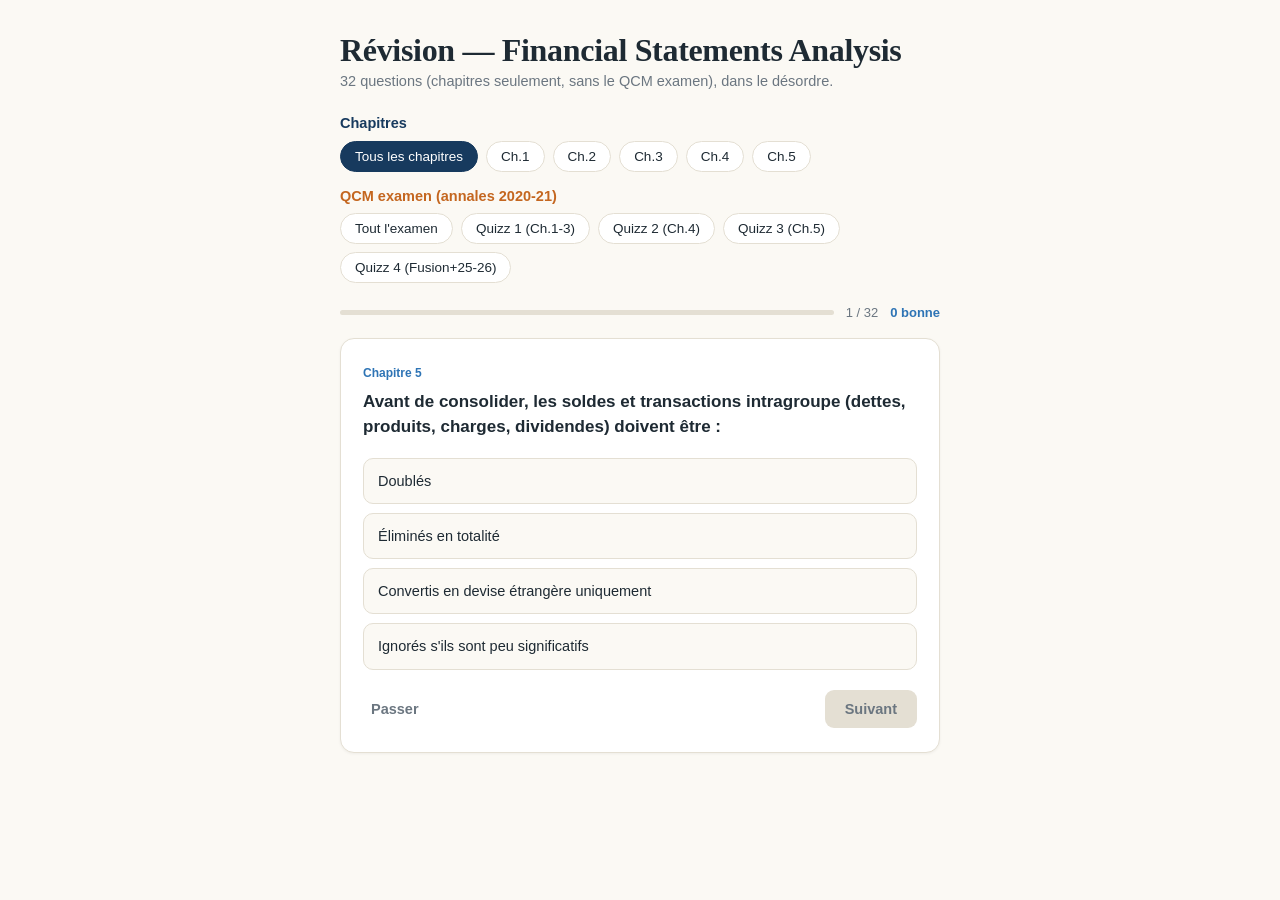
==== index.html @ 510169c3 "Add files via upload" ====
<!DOCTYPE html>
<html lang="fr">
<head>
<meta charset="UTF-8">
<meta name="viewport" content="width=device-width, initial-scale=1, viewport-fit=cover">
<title>FSA — Quiz de révision</title>
<style>
:root{
  --navy:#173A5E; --navy-2:#2E74B5; --paper:#FBF9F4; --card:#FFFFFF;
  --ink:#1E2A33; --muted:#6B7680; --amber:#C4661F; --good:#2F7D4F; --bad:#B4392E;
  --line:#E4DFD3;
  box-sizing:border-box;
  padding-top:env(safe-area-inset-top,0px); padding-bottom:env(safe-area-inset-bottom,0px);
}
@media (prefers-color-scheme: dark){
  :root:not([data-theme="light"]){
    --paper:#14181C; --card:#1B2126; --ink:#EDEBE4; --muted:#9AA3AB; --line:#2A3138;
  }
}
:root[data-theme="dark"]{
  --paper:#14181C; --card:#1B2126; --ink:#EDEBE4; --muted:#9AA3AB; --line:#2A3138;
}
html{scroll-padding-top:env(safe-area-inset-top,0px);}
*{box-sizing:border-box;}
body{
  margin:0; background:var(--paper); color:var(--ink);
  font-family:-apple-system,BlinkMacSystemFont,"Segoe UI",Roboto,sans-serif;
  min-height:100%;
}
.wrap{max-width:640px; margin:0 auto; padding:28px 20px 60px;}
h1{
  font-family:Georgia,"Times New Roman",serif; font-weight:700;
  font-size:clamp(24px,5vw,32px); margin:4px 0 2px; letter-spacing:-0.01em;
}
.sub{color:var(--muted); font-size:14.5px; margin:0 0 20px; line-height:1.5;}
.chips{display:flex; flex-wrap:wrap; gap:8px; margin-bottom:22px;}
.chip{
  border:1px solid var(--line); background:var(--card); color:var(--ink);
  padding:7px 14px; border-radius:20px; font-size:13.5px; cursor:pointer;
  transition:background .15s, color .15s, border-color .15s;
}
.chip.active{background:var(--navy); border-color:var(--navy); color:#fff;}
.progress-row{display:flex; align-items:center; gap:12px; margin-bottom:18px;}
.progress-track{flex:1; height:5px; background:var(--line); border-radius:3px; overflow:hidden;}
.progress-fill{height:100%; background:var(--navy-2); width:0%; transition:width .25s;}
.progress-label{font-size:13px; color:var(--muted); white-space:nowrap;}
.score{font-size:13px; color:var(--navy-2); font-weight:600; white-space:nowrap;}
.card{
  background:var(--card); border:1px solid var(--line); border-radius:14px;
  padding:24px 22px; box-shadow:0 1px 3px rgba(0,0,0,.05);
}
.tag{
  display:inline-block; font-size:12px; color:var(--navy-2); font-weight:600;
  margin-bottom:10px;
}
.prompt{font-size:17px; line-height:1.45; margin:0 0 18px; font-weight:600;}
.opt{
  display:block; width:100%; text-align:left; background:var(--paper);
  border:1px solid var(--line); border-radius:10px; padding:12px 14px;
  margin-bottom:9px; font-size:14.5px; color:var(--ink); cursor:pointer;
  line-height:1.4;
}
.opt:hover{border-color:var(--navy-2);}
.opt[disabled]{cursor:default;}
.opt.correct{background:rgba(47,125,79,.12); border-color:var(--good); color:var(--good); font-weight:600;}
.opt.wrong{background:rgba(180,57,46,.12); border-color:var(--bad); color:var(--bad); font-weight:600;}
.opt.dim{opacity:.5;}
.opt.sel{border-color:var(--navy-2); background:rgba(46,116,181,.12); font-weight:600;}
.feedback{
  margin-top:14px; padding:13px 15px; border-radius:10px; font-size:14px; line-height:1.5;
  border-left:3px solid var(--navy-2); background:var(--paper); display:none;
}
.feedback.show{display:block;}
.feedback b{color:var(--ink);}
.nav-row{display:flex; justify-content:space-between; align-items:center; margin-top:20px;}
.btn{
  border:none; border-radius:9px; padding:11px 20px; font-size:14.5px; font-weight:600;
  cursor:pointer; background:var(--navy); color:#fff;
}
.btn:disabled{background:var(--line); color:var(--muted); cursor:default;}
.btn.ghost{background:transparent; color:var(--muted); padding:11px 8px;}
.done{text-align:center; padding:36px 20px;}
.done .big{font-family:Georgia,serif; font-size:44px; font-weight:700; color:var(--navy);}
.done p{color:var(--muted); font-size:15px;}
</style>
</head>
<body>
<div class="wrap">
  <h1>Révision — Financial Statements Analysis</h1>
  <p class="sub">Choisis une partie.</p>

  <div class="sub" style="margin:0 0 6px;font-weight:600;color:var(--navy)">Chapitres</div>
  <div class="chips" id="chips" style="margin-bottom:14px"></div>
  <div class="sub" style="margin:0 0 6px;font-weight:600;color:var(--amber)">QCM examen (annales 2020-21)</div>
  <div class="chips" id="chips2"></div>
  <div class="progress-row">
    <div class="progress-track"><div class="progress-fill" id="pfill"></div></div>
    <span class="progress-label" id="plabel">1 / 32</span>
    <span class="score" id="scorelabel">0 bonnes</span>
  </div>

  <div id="quizArea"></div>
</div>

<script>
const QUESTIONS = [
{c:1,q:"Selon le droit comptable belge, quel triplet correspond aux seuils d'une « grande entreprise » (comptes individuels) ?",o:["50 travailleurs / 11,25M€ CA / 6M€ total bilan","250 travailleurs / 42,5M€ CA / 21,25M€ total bilan","10 travailleurs / 900k€ CA / 450k€ total bilan","250 travailleurs / 50M€ CA / 43M€ total bilan"],a:0,e:"Grande entreprise (individuelle) : 50 travailleurs, 11.250.000€ de CA, 6.000.000€ de total bilan. Le 2e triplet, c'est le seuil de consolidation ; le 4e, les critères PME européens."},
{c:1,q:"Un groupe est dispensé de consolider s'il ne dépasse pas plus d'un des critères suivants :",o:["50 travailleurs / 11,25M€ / 6M€","250 travailleurs / 42,5M€ CA / 21,25M€ total bilan","100 travailleurs / 20M€ / 10M€","500 travailleurs / 100M€ / 50M€"],a:1,e:"Seuils d'obligation de consolider : 250 travailleurs, 42.500.000€ de CA, 21.250.000€ de total bilan."},
{c:1,q:"Quel est le délai correct pour la publicité des comptes annuels en Belgique ?",o:["AG < 6 mois après clôture, dépôt BNB < 1 mois après l'AG","AG < 3 mois, dépôt BNB < 6 mois","Dépôt direct BNB en 6 mois, sans AG","AG < 12 mois, dépôt BNB < 1 mois"],a:0,e:"Approbation par l'AG dans les 6 mois suivant la clôture, puis dépôt à la BNB dans le mois qui suit l'AG."},
{c:1,q:"Pour une petite entreprise (par opposition à une grande), lequel de ces éléments n'est PAS obligatoire ?",o:["Le bilan","Le compte de résultats","Le rapport de gestion","Les annexes (allégées)"],a:2,e:"Le rapport de gestion n'est pas obligatoire pour les petites et très petites entreprises ; leurs modèles de bilan, compte de résultats et annexes sont simplement adaptés (allégés)."},
{c:1,q:"Le bilan social (rapport social) reprend notamment :",o:["Uniquement le chiffre d'affaires","Le nombre de travailleurs, types de contrats, formations, mouvements de personnel","Le cours de l'action en bourse","Les seules dettes fournisseurs"],a:1,e:"Le bilan social est un modèle obligatoire belge reprenant les effectifs, les types de contrats, la répartition par genre/âge, les formations et les mouvements de personnel."},
{c:2,q:"Selon IAS 1, lequel de ces éléments ne fait PAS partie du jeu complet d'états financiers IFRS ?",o:["L'état de la situation financière","L'état du résultat global","Le rapport du commissaire aux comptes","Le tableau des flux de trésorerie"],a:2,e:"Les 4 états financiers IAS 1 sont bilan, compte de résultats, variation des capitaux propres et flux de trésorerie. Le rapport du commissaire est un document d'audit distinct, pas un état financier."},
{c:2,q:"Selon IAS 37, une provision doit être comptabilisée uniquement si :",o:["La perte est simplement possible","Obligation actuelle + sortie de ressources probable + montant estimable de façon fiable","La direction le décide librement","Le commissaire l'exige"],a:1,e:"IAS 37 impose 3 conditions cumulatives : obligation actuelle (légale ou implicite), sortie de ressources probable, montant estimable de manière fiable."},
{c:2,q:"IAS 2 impose quelle méthode d'évaluation des stocks (en-cours et produits finis) ?",o:["Le coût variable","Le coût complet (full costing)","La juste valeur uniquement","Le prix de vente estimé"],a:1,e:"IAS 2 impose le coût complet ; le coût variable, accepté en droit belge, n'est pas admis en IFRS."},
{c:2,q:"La « juste valeur » (IFRS 13) se définit comme :",o:["Le coût historique d'acquisition","Le montant auquel un actif pourrait être échangé entre parties bien informées et consentantes","Le prix fixé arbitrairement par la direction","La valeur nette comptable moins les amortissements"],a:1,e:"IFRS 13 : la juste valeur est le montant auquel un actif pourrait être échangé, ou un passif éteint, entre parties bien informées et consentantes dans des conditions de concurrence normale."},
{c:2,q:"Selon IAS 1, un actif est classé en actif courant si, entre autres :",o:["Il doit être réalisé dans le cycle d'exploitation normal ou dans les 12 mois suivant la clôture","Il est détenu depuis plus de 5 ans","Il s'agit d'un immeuble uniquement","Il n'a aucune valeur de marché"],a:0,e:"Sont courants les actifs destinés à être réalisés/vendus/consommés dans le cycle d'exploitation normal, détenus à des fins de transaction, ou la trésorerie elle-même."},
{c:3,q:"Quelle est la formule du ROE (Return On Equity) ?",o:["EBIT / Total des actifs","Résultat net / Capitaux propres","Résultat net / Chiffre d'affaires","Résultat net / Total des actifs"],a:1,e:"ROE = Résultat net / Capitaux propres. Ne pas confondre avec le ROA = EBIT / Total des actifs."},
{c:3,q:"Le ROA se calcule comme :",o:["Résultat net / Capitaux propres","EBIT / Total des actifs","EBIT / Capitaux propres","Marge brute / CA"],a:1,e:"ROA = EBIT / Total des actifs. EBIT ≈ Résultat net + charges d'intérêts + impôts."},
{c:3,q:"La marge brute (gross profit margin) se calcule :",o:["Marge brute / Chiffre d'affaires","Résultat net / Chiffre d'affaires","EBIT / Chiffre d'affaires","Dividendes / Résultat net"],a:0,e:"Marge brute = Marge brute (Ventes − Coût des ventes) / Chiffre d'affaires. Elle mesure directement la performance commerciale."},
{c:3,q:"Quelle est la cible habituelle du current ratio ?",o:["≈ 0,5","≈ 1","≈ 2","≈ 5"],a:2,e:"Current ratio (Actifs circulants / Passifs circulants) vise environ 2. Quick ratio et cash ratio visent plutôt ≈ 1."},
{c:3,q:"Le quick ratio se distingue du current ratio car il exclut :",o:["Les dettes financières LT","Les stocks","La trésorerie","Les créances clients"],a:1,e:"Quick ratio = (Actifs circulants − Stocks) / Passifs circulants : on retire l'élément le moins liquide, les stocks."},
{c:3,q:"Comment se calcule le fonds de roulement (FR) ?",o:["Actifs circulants − Passifs circulants","(Capitaux propres + Dettes LT) − Actifs non courants","Trésorerie − Dettes financières CT","Actifs circulants d'exploitation − Passifs circulants d'exploitation"],a:1,e:"FR = (Capitaux propres + Dettes LT) − Actifs non courants. Ne pas confondre avec le BFR (option 4) ni la trésorerie nette (option 3)."},
{c:3,q:"Un BFR négatif signifie que :",o:["L'entreprise a besoin de financement CT supplémentaire","Les ventes sont encaissées avant que les charges d'exploitation ne soient décaissées : excédent de financement CT","L'entreprise est en faillite","Les actifs non courants sont sous-financés"],a:1,e:"BFR < 0 : le chiffre d'affaires est encaissé avant le décaissement des charges d'exploitation, ce qui génère un excédent — mais crée une dépendance vis-à-vis des tiers."},
{c:3,q:"Comment se calcule le cycle d'exploitation (operating cash cycle) ?",o:["Délai stocks + Délai clients − Délai fournisseurs","Délai stocks + Délai fournisseurs − Délai clients","Délai clients − Délai fournisseurs − Délai stocks","Délai stocks × Délai clients / Délai fournisseurs"],a:0,e:"Cycle d'exploitation = Délai moyen de rotation des stocks + Délai moyen de paiement des clients − Délai moyen de paiement des fournisseurs."},
{c:3,q:"Un ratio de gearing (Dettes LT / Capitaux propres) élevé indique :",o:["Une forte dépendance aux capitaux propres","Un endettement LT élevé par rapport aux capitaux propres","Une excellente liquidité CT","Des dividendes élevés"],a:1,e:"Plus ce ratio est élevé, plus l'entreprise est endettée à long terme relativement à ses fonds propres."},
{c:3,q:"Le dividend payout ratio se calcule :",o:["Dividendes / Résultat net","Résultat net / Dividendes","Cours de l'action / EPS","Dividendes / Capitaux propres"],a:0,e:"Dividend payout ratio = Dividendes / Résultat net : proportion du bénéfice distribuée aux actionnaires."},
{c:3,q:"L'analyse verticale (« common size ») d'un bilan sert principalement à :",o:["Comparer plusieurs entreprises sur un même exercice, en % d'un poste de référence","Calculer uniquement le résultat net","Remplacer le tableau des flux de trésorerie","Éliminer les intérêts minoritaires"],a:0,e:"L'analyse verticale exprime chaque poste en % d'un poste clé (souvent le total du bilan ou le CA), ce qui permet la comparaison entre concurrents sur une même période ; l'analyse horizontale, elle, compare dans le temps."},
{c:4,q:"Dans le tableau des flux (méthode indirecte), l'amortissement de l'exercice est :",o:["Retranché du résultat net","Réintégré (ajouté) au résultat net, car charge non décaissée","Ignoré","Classé en CFF"],a:1,e:"L'amortissement réduit le résultat net sans sortie de trésorerie réelle : il faut donc le réajouter (l'ajouter) au résultat net dans le calcul du CFO."},
{c:4,q:"La méthode indirecte de construction du tableau des flux s'appuie sur :",o:["Les seuls extraits bancaires","Le compte de résultats et le bilan (utilisable en externe)","Le rapport du commissaire","Le bilan social"],a:1,e:"La méthode indirecte se base sur le compte de résultats et le bilan (donc exploitable même par un analyste externe), contrairement à la méthode directe qui exige les relevés bancaires internes."},
{c:4,q:"Une augmentation des stocks d'une année sur l'autre a quel impact sur le CFO ?",o:["Entrée de trésorerie (+)","Sortie de trésorerie (−)","Aucun impact","Impact seulement sur le CFI"],a:1,e:"Augmentation d'actif = sortie de cash (règle générale de la méthode indirecte)."},
{c:4,q:"Les 3 catégories du tableau des flux de trésorerie sont :",o:["Exploitation, Investissement, Financement","Ventes, Achats, Salaires","Actif, Passif, Capitaux propres","Direct, Indirect, Mixte"],a:0,e:"CFO (exploitation), CFI (investissement) et CFF (financement) sont les 3 sources de variation de trésorerie."},
{c:4,q:"La correction de la variation externe des capitaux propres sert à :",o:["Isoler la part de variation des capitaux propres non liée au résultat de l'exercice (ex. augmentation de capital)","Calculer le ROE","Remplacer l'amortissement","Éliminer les dettes fournisseurs"],a:0,e:"On calcule : (somme des variations des postes de capitaux propres) − (résultat de l'exercice − dividendes), pour isoler ce qui vient d'un apport externe (ex. augmentation de capital) plutôt que du résultat."},
{c:4,q:"Un investissement important en PPE (immobilisations corporelles) apparaît principalement dans :",o:["Le CFO","Le CFI","Le CFF","Aucun des trois"],a:1,e:"Les acquisitions/cessions d'actifs non courants (PPE, placements financiers…) relèvent du CFI (flux d'investissement)."},
{c:5,q:"À partir de quel seuil de détention le contrôle d'une filiale est-il présumé ?",o:["Plus de 20 %","Plus de 33 %","Plus de 50 %","100 % uniquement"],a:2,e:"Le contrôle est présumé quand la mère détient plus de 50 % des droits de vote ; en-dessous, un contrôle « de fait » reste possible via des accords."},
{c:5,q:"Quelle méthode s'applique à une « opération conjointe » (joint operation) ?",o:["Intégration globale","Intégration proportionnelle","Mise en équivalence","Exclusion pure et simple"],a:1,e:"Opération conjointe → intégration proportionnelle : données de la mère à 100 % + quote-part de la filiale commune, sans intérêts minoritaires."},
{c:5,q:"Une société associée (influence notable, sans contrôle) est traitée par :",o:["Intégration globale","Intégration proportionnelle","Mise en équivalence (valorisation, hors consolidation)","Élimination totale des actifs"],a:2,e:"Mise en équivalence : ce n'est pas une consolidation, la société associée n'est pas incluse — seule sa participation est réévaluée à hauteur de la quote-part des capitaux propres détenue."},
{c:5,q:"Dans un groupe en cascade (Mère → Sub1 → Sub2), le pourcentage d'intérêt de la Mère dans Sub2 se calcule en :",o:["Prenant le plus faible pourcentage de la chaîne","Multipliant les pourcentages successifs de la chaîne","Additionnant les pourcentages successifs","Ignorant Sub1"],a:1,e:"Le % d'intérêt se multiplie le long de la chaîne (ex. 80%×60%=48%) et sert à répartir le résultat entre groupe et NCI ; le % de contrôle, lui, ne se multiplie pas."},
{c:5,q:"Avant de consolider, les soldes et transactions intragroupe (dettes, produits, charges, dividendes) doivent être :",o:["Doublés","Éliminés en totalité","Convertis en devise étrangère uniquement","Ignorés s'ils sont peu significatifs"],a:1,e:"Les soldes et transactions intragroupe, ainsi que les profits/pertes qui en résultent, sont éliminés en totalité lors de la consolidation."},

];

// ===== ANNALES (66 questions du fichier Gemini, converties) =====
// d:1 = réponse déduite par moi (non fournie dans le fichier) -> à vérifier avec ton cours
const S=(t,q,o,a,e,d)=>({c:"A",t,k:"s",q,o,a:typeof a==="number"?a:o.indexOf(a),e:e||"",d});
const M=(t,q,o,a,e,d)=>({c:"A",t,k:"m",q,o,a,e:e||"",d});
const T=(t,q,a,e,d)=>({c:"A",t,k:"t",q,a,e:e||"",d});
const L=(t,intro,o,items,d)=>[{c:"A",t,k:"g",q:intro,o,items,d}];
const N=(t,q,need,o,known)=>({c:"A",t,k:"n",q,o,need,known});
const IMG=["[data-uri]", "[data-uri]", "[data-uri]", "[data-uri]"];
const KEY=" Corrigé officiel (PDF 2020-21).",NOTE_OLD=" Selon le corrigé 2020-21 (seuils de l'époque : 50 travailleurs / 9M€ / 4,5M€ ; micro 10 / 700k€ / 350k€ ; plus de 100 travailleurs = grande). Ton cours actuel donne d'autres seuils (11,25M€ / 6M€ ; 900k€ / 450k€).",CONS=" Corrigé officiel (PDF). Ces réponses impliquent des seuils plus bas que ceux de ton cours actuel (250 / 42,5M€ / 21,25M€) : environ 250 travailleurs / 34M€ / 17M€, un seul critère dépassé suffisant. À garder en tête si l'examen suit ton cours actuel.";
const Q1="Quizz 1 (Ch.1-3)",Q2="Quizz 2 (Ch.4)",Q3="Quizz 3 (Ch.5)",Q4="Quizz 4 (Fusion + 2025-26)";
const MAN=["Mandatory","Not mandatory"], SZ=["Large","Small","Micro"], TF=["True","False"];
const co=(w,x,y)=>"In Belgium, a company totalizing "+w+" workers, "+x+" sales and "+y+" assets is:";
const LEG="Seuils du cours (Ch.1) : grande = dépasse plus d'un critère parmi 50 travailleurs / 11.250.000 CA / 6.000.000 total bilan ; micro = pas plus d'un critère dépassé parmi 10 / 900.000 / 450.000 ; sinon petite.";
QUESTIONS.push(
S(Q1,"In Belgium, a company with the form SA employing 100 workers and totalising 10.000.000 sales has to use Complete Scheme to present Financial Statements.",MAN,"Not mandatory","Seuils ACTUELS du cours (individuel) : grande = plus d'un critere depasse parmi 50 travailleurs / CA 11.250.000e / bilan 6.000.000e ; micro = 10 / 900.000e / 450.000e. Ici seul le critere travailleurs est depasse (100>50) ; CA 10M < 11,25M -> 1 seul critere -> Not mandatory. Historique : le corrige Moodle de l'examen 2020-21 utilisait les anciens seuils (CA 9M / bilan 4,5M) et donnait « Mandatory » ; ne pas l'appliquer a ton examen actuel.",1),
S(Q1,"In Belgium, a company with the form SA employing 300 workers and totalising 6.000.000 total assets has to use Complete Scheme to present Financial Statements.",MAN,"Not mandatory","Seuils ACTUELS du cours (individuel) : grande = plus d'un critere depasse parmi 50 travailleurs / CA 11.250.000e / bilan 6.000.000e ; micro = 10 / 900.000e / 450.000e. Seul le critere travailleurs est depasse (300>50) ; bilan 6M n'est pas strictement superieur a 6M -> 1 seul critere -> Not mandatory. Historique : le corrige Moodle de l'examen 2020-21 utilisait les anciens seuils (CA 9M / bilan 4,5M) et donnait « Mandatory » ; ne pas l'appliquer a ton examen actuel.",1),
S(Q1,"In Belgium, a company with the form SA employing 500 workers and totalising 10.000.000 sales has to use Complete Scheme to present Financial Statements.",MAN,"Not mandatory","Seuils ACTUELS du cours (individuel) : grande = plus d'un critere depasse parmi 50 travailleurs / CA 11.250.000e / bilan 6.000.000e ; micro = 10 / 900.000e / 450.000e. Seul le critere travailleurs est depasse (500>50) ; CA 10M < 11,25M -> Not mandatory. Historique : le corrige Moodle de l'examen 2020-21 utilisait les anciens seuils (CA 9M / bilan 4,5M) et donnait « Mandatory » ; ne pas l'appliquer a ton examen actuel.",1),
S(Q1,"In Belgium, a company with the form SA totalising 8.000.000 turnover and 100 workers has to use Complete Scheme to present Financial Statements.",MAN,"Not mandatory","VERIFIE, et sans ambiguite cette fois : 8Me reste sous le seuil de CA aussi bien ancien (9M) qu'actuel (11,25Me) ; seul le critere travailleurs est depasse (100>50) -> 1 seul critere -> Not mandatory, quelle que soit la version des seuils."+KEY),
S(Q1,"In Belgium, a company totalising 40 workers, 6.000.000 sales and 5.000.000 assets is",SZ,"Small","Seuils ACTUELS du cours (individuel) : grande = plus d'un critere depasse parmi 50 travailleurs / CA 11.250.000e / bilan 6.000.000e ; micro = 10 / 900.000e / 450.000e. Aucun critere grande entreprise depasse (40<50 ; 6M<11,25M ; 5M<6M) -> pas Large ; micro depasse largement -> Small."),
S(Q1,"In Belgium, a company totalising 40 workers, 400.000 sales and 300.000 assets is",SZ,"Micro","RE-CORRIGE : le document QCM-fusion confirme explicitement « => micro » pour ce cas exact (capture Moodle, case cochee). Mon ancienne reponse « Small » etait une deduction par elimination qui s'est revelee fausse. Seul le critere travailleurs (40>10) est depasse -> reste Micro (regle du « max 1 critere »)."),
S(Q1,"In Belgium, a company totalising 80 workers, 8.000.000 sales and 4.000.000 assets is",SZ,"Small","VERIFIE via capture Moodle officielle (feedback explicite « The correct answer is: Large »...) -- attention, ce libelle exact correspond en realite a la question suivante (60 travailleurs) qui donne Large ; pour CELLE-CI (80 travailleurs), seul le critere travailleurs est depasse -> Small, confirme aussi par une note independante."+KEY),
S(Q1,"In Belgium, a company totalising 20 workers, 500.000 sales and 400.000 assets is",SZ,"Micro","Seuils ACTUELS du cours (individuel) : grande = plus d'un critere depasse parmi 50 travailleurs / CA 11.250.000e / bilan 6.000.000e ; micro = 10 / 900.000e / 450.000e. Seul le critere travailleurs depasse le seuil micro (20>10) ; CA 500k<900k et bilan 400k<450k -> max 1 critere -> Micro. Historique : le corrige Moodle de l'examen 2020-21 utilisait les anciens seuils (CA 9M / bilan 4,5M) et donnait « Small » ; ne pas l'appliquer a ton examen actuel."),
S(Q1,"In Belgium, a company totalising 60 workers, 7.500.000 sales and 5.000.000 assets is",SZ,"Small","Seuils ACTUELS du cours (individuel) : grande = plus d'un critere depasse parmi 50 travailleurs / CA 11.250.000e / bilan 6.000.000e ; micro = 10 / 900.000e / 450.000e. Seul le critere travailleurs est depasse (60>50) ; CA 7,5M<11,25M et bilan 5M<6M -> 1 seul critere -> pas Large -> Small. Historique : le corrige Moodle de l'examen 2020-21 utilisait les anciens seuils (CA 9M / bilan 4,5M) et donnait « Large » ; ne pas l'appliquer a ton examen actuel.",1),
T(Q1,"If closing date is 31/12, a company with the form SA has to transfer the statements to National bank before what precise date (use scheme DD/YY to answer).","31/07"),
T(Q1,"If closing date is 30/06, a company with the form SA has to present the statements to shareholders before what precise date (use scheme DD/YY to answer).","31/12"),
T(Q1,"If closing date is 31/12, a company with the form SA has to present the statements to shareholders before what precise date (use scheme DD/YY to answer).","30/06","AG dans les 6 mois apres la cloture.",1),
T(Q1,"If closing date is 30/03, a company with the form SA has to present the statements to shareholders before what precise date (use scheme DD/YY to answer).","30/09"),
T(Q1,"If closing date is 30/03, a company with the form SA has to transfer the statements to National bank before what precise date (use scheme DD/YY to answer).","30/10|31/10","Non donnee dans le PDF original ; deduite par coherence (AG 30/09 + 1 mois = 30/10), confirmee par recoupement avec une autre question du corpus (cloture 30/06 -> 31/01).",1),
S(Q1,"In Belgium, an external control by \u00ab commissaires aux comptes \u00bb is mandatory for small companies.",TF,"False","Non corrigee explicitement par une reponse visible dans le PDF, mais le slide 11 du chapitre 1 precise que seules les « small PUBLIC (cotees) companies » sont concernees, pas les petites societes en general.",1),
S(Q1,"In Belgium, an external control by \u00ab commissaires aux comptes \u00bb is mandatory for all companies.",TF,"False","",1),
S(Q1,"In Belgium, an external control by CPA'S (listed on the corresponding professional Institute) is mandatory for large companies.",TF,"True","VERIFIE mot pour mot dans le document QCM-fusion (surlignage vert).",1),
S(Q1,"In Belgium, an external control is prohibited for small companies.",TF,"False","Il n'est pas interdit, simplement non obligatoire. Verifie mot pour mot dans le document le plus recent (2025-2026).",1),
S(Q1,"The basic most important Belgian Legal text related to accounting and statements, adapted afterwoods, is",["None of them","Royal decree of 1976","Royal decree of 1985"],"Royal decree of 1976","",1),
S(Q1,"The most important European Directive, related to consolidation of group Financial Statements and reports, later implemented in all European countries is",["The 4th directive, 1978","The 7th directive, 1983","The 8th directive, 2005"],"The 7th directive, 1983","4th = comptes annuels individuels ; 7th = consolidation ; 8th = controle legal. Verifie mot pour mot (surlignage) dans le document QCM-fusion."),
S(Q1,"The most important European Directive, related to Companies accounting and reports, later implemented in all European countries is",["The 4th directive, 1978","The 7th directive, 1983","The 8th directive, 2005"],"The 4th directive, 1978","Verifie mot pour mot (surlignage) dans le document QCM-fusion et dans des notes independantes."),
S(Q1,"The most important European Directive, related to the control of Financial Statements and reports, later implemented in all European countries is",["The 4th directive, 1978","The 7th directive, 1983","The 8th directive, 2005"],"The 8th directive, 2005","Verifie mot pour mot dans des notes independantes."),
S(Q1,"A group of companies totalizing, on a consolidated basis, 300 workers, 30.000.000 sales and 15.000.000 assets has to prepare consolidated statements.",TF,"False","Seuils ACTUELS du cours (groupe, base consolidee) : 250 travailleurs / CA 42.500.000e / bilan 21.250.000e, et l'obligation de consolider existe seulement si AU MOINS DEUX criteres sont depasses. Seul le critere travailleurs est depasse (300>250) ; CA 30M<42,5M ; bilan 15M<21,25M -> 1 seul critere -> pas d'obligation. NB : le corrige Moodle 2020-21 donnait « True » pour ce cas ; il ne correspond pas a la regle des deux criteres du cours actuel."),
S(Q1,"A group of companies totalizing, on a consolidated basis, 200 workers, 40.000.000 sales and 15.000.000 assets has to prepare consolidated statements.",TF,"False","Seuils ACTUELS du cours (groupe, base consolidee) : 250 travailleurs / CA 42.500.000e / bilan 21.250.000e, et l'obligation de consolider existe seulement si AU MOINS DEUX criteres sont depasses. Aucun critere depasse (200<250 ; 40M<42,5M ; 15M<21,25M) -> pas d'obligation de consolider."),
S(Q1,"A group of companies totalizing, on a consolidated basis, 200 workers, 32.000.000 sales and 20.000.000 assets has to prepare consolidated statements.",TF,"False","Seuils ACTUELS du cours (groupe, base consolidee) : 250 travailleurs / CA 42.500.000e / bilan 21.250.000e, et l'obligation de consolider existe seulement si AU MOINS DEUX criteres sont depasses. Aucun critere depasse (200<250 ; 32M<42,5M ; 20M<21,25M) -> pas d'obligation de consolider."),
S(Q1,"A group of companies totalizing, on a consolidated basis, 150 workers, 30.000.000 sales and 14.000.000 assets has to prepare consolidated statements.",TF,"False","Seuils ACTUELS du cours (groupe, base consolidee) : 250 travailleurs / CA 42.500.000e / bilan 21.250.000e, et l'obligation de consolider existe seulement si AU MOINS DEUX criteres sont depasses. Aucun critere depasse -> pas d'obligation de consolider."),
S(Q1,"A group of companies totaling, on a consolidated basis, 260 workers, 50.000.000 sales, and 14.000.000 assets has to prepare consolidated statements. (seuils ACTUELS, document 2025-2026)",TF,"True","VERIFIE : avec les seuils actuels (250 trav./42,5Me/21,25Me), DEUX criteres sont depasses ici (travailleurs 260>250 ET CA 50M>42,5M) -> True sans ambiguite, quelle que soit l'interpretation de la regle.",1),
...L(Q1,"Make the links between terms and definitions : Applied code OR Diversity policy OR Statutes (statutory statement) OR Remuneration committee OR Risk Committee OR Auditor report OR social report OR management responsibility report",["Applied code","Diversity policy","Statutes (statutory statement)","Remuneration committee","Risk Committee","Auditor report","Social report","Management responsibility report","Statement of tangible fixed assets"],[
["Assurance about the fairness of statements","Auditor report"],["Information about the gender distribution inside the company and the board","Diversity policy"],["Type of governance measures used by the group","Applied code"],["Commission controlling the decisions related to the fees attributed to directors","Remuneration committee"],["Financial data related to the mother company","Statutes (statutory statement)"],["Data explaining the situation of workforce","Social report"],["Engagement about the control system of the company","Management responsibility report"],["Table disclosing components and movements related to PPE","Statement of tangible fixed assets"]]),
...L(Q1,"Make the links between Concepts and Definitions : Fair value OR Consensus seeking OR Inadaptability OR Comparability OR Compliance OR Fair View",["Fair value","Consensus seeking","Inadaptability","Comparability","Compliance","Fair View"],[
["Characteristics of data needed to allow investors to proceed to well informed choices","Comparability"],["Default of the standards setting process linked to the fact that all countries must agree on definitions and model that are influenced by some of them","Consensus seeking"],["Characteristic of standards that are too largely defined, with no specific treatment of the size or activity of the company","Inadaptability"],["Characteristic of financial information ensuring investors that their decisions are based on reliable data","Fair View"]]),
...L(Q1,"Where can you read that kind of information : Statement of financial position, assets OR Statement of changes in equity OR Statement of comprehensive income OR Statement of financial position, equity OR Cash-flow Statement",["Statement of financial position, assets","Statement of changes in equity","Statement of comprehensive income","Statement of financial position, equity","Cash-flow Statement"],[
["The amount of shares issued","Statement of changes in equity"],["The amounts of dividends paid","Statement of changes in equity"],["The value of property, plant and equipment","Statement of financial position, assets"],["The net profit, per share","Statement of comprehensive income"],["The amount of treasury shares","Statement of financial position, equity"],["The value of derivatives","Statement of financial position, assets"],["The annual amount of depreciation","Statement of comprehensive income"],["The total amount of account receivables","Statement of financial position, assets"]]),
...L(Q1,"Where can you read that kind of information : Statement of financial position, assets OR Cash-flow Statement OR Statement of comprehensive income OR Statement of financial position, equity OR Statement of financial position, liabilities",["Statement of financial position, assets","Cash-flow Statement","Statement of comprehensive income","Statement of financial position, equity","Statement of financial position, liabilities"],[
["The amount of inventory","Statement of financial position, assets"],["The amount of buildings held for sale","Statement of financial position, assets"],["The amount of operating cash flow","Cash-flow Statement"],["The amount of dividends received","Statement of comprehensive income"],["The amount of investments in fixed assets","Cash-flow Statement"],["The amount of deferred taxes to pay","Statement of financial position, liabilities"],["The amount of common stocks","Statement of financial position, equity"],["The accruals related to prepaid expenses","Statement of financial position, assets"]]),
...L(Q1,"Make the links between terms and explanations : Non current liabilities OR Statement of financial position OR Current assets OR Disclosures/notes OR Statement of changes in equity",["Non current liabilities","Statement of financial position","Current assets","Disclosures/notes","Statement of changes in equity","Statement of cash flows"],[
["Loans whose commitment must has been taken for a period of at least 12 months following the end of the fiscal year","Non current liabilities"],["Explaining the components of the production and operating tools of a company and the fundings sources at a point of time","Statement of financial position"],["Assets held for trading purpose","Current assets"],["Giving detailed information about accounting techniques used","Disclosures/notes"],["Explaining the use and source of cash, classified in 3 categories and explaining the evolution of cash balances","Statement of cash flows"],["Assets consumable within the operating cycle of the company","Current assets"],["Explaining the movements between elements resulting in the book value","Statement of changes in equity"]]),
M(Q1,"Choose the true proposition(s) : None of these propositions is true / IAS asks for sectorial or geographical informations / Provisions are more likely to be registered in Belgian law than in IAS / Balance sheet presentation following IAS is based on a standard side scheme for all companies / Provisions, following IAS37, can only be registered if an actual obligation is based on a past event.",["None of these propositions is true","IAS asks for sectorial or geographical informations","Provisions are more likely to be registered in Belgian law than in IAS","Balance sheet presentation following IAS is based on a standard side scheme for all companies","Provisions, following IAS37, can only be registered if an actual obligation is based on a past event"],[1,2,4],"IAS 1 n'impose pas de schema unique de bilan pour toutes les societes -- c'est faux.",1),
M(Q1,"Choose the true proposition(s) : None of these propositions is true / Fair value is a valuation method based on the market value of assets / Financial statements prepared following IAS include 3 statements and disclosures / Following IAS, information must be prepared taking into account mainly the interest of shareholders.",["None of these propositions is true","Fair value is a valuation method based on the market value of assets","Financial statements prepared following IAS include 3 statements and disclosures","Following IAS, information must be prepared taking into account mainly the interest of shareholders"],[1,3],"IAS = 4 etats (pas 3) + notes, donc l'option « 3 statements » est fausse.",1),
...L(Q1,"What are they most interested in? Stability OR solvency OR profitability OR Perennity",["Stability","Solvency","Profitability","Perennity"],[["Employees","Stability"],["Bankers","Solvency"],["Financial investors","Profitability"],["Controlling investors","Perennity"]]),
S(Q1,"To find a comfortable situation, you should:",["Decrease WCR (BFR)","Increase WC (FRN)","Both of these","None of these"],"Both of these","VERIFIE via capture Moodle officielle (surlignage orange).",1),
M(Q1,"To reduce WCR (BFR), you should:",["Increase ST debt","Increase Financial loans","Decrease cash","Reduce inventories","None of these"],[0,3],"Cle de l'examen (surlignage orange dans le PDF) : Increase ST debt + Reduce inventories. ATTENTION : en theorie du cours, BFR = actifs d'exploitation - passifs d'exploitation, donc augmenter des dettes FINANCIERES a court terme (credit bancaire, decouvert) ne reduit PAS le BFR (cela joue sur la tresorerie nette). « Increase ST debt » n'est correct que si on l'entend comme dettes d'exploitation (fournisseurs, taxes). Le PDF ne precise pas : reponse gardee pour coller a la cle d'examen, a confirmer avec le prof.",1),
M(Q1,"To increase WC (FRN), you should:",["Raise capital","Decrease debt","None of these","Increase profitability","Increase equity"],[0,3,4],"FRN = capitaux permanents - actifs non courants. Non corrigee officiellement dans le PDF (l'enonce de l'etudiant dit avoir eu 2/3 avec « Raise capital » et « Increase equity » seuls) ; « Increase profitability » est ajoute par deduction (un resultat plus eleve augmente aussi les capitaux propres).",1),
M(Q1,"To increase Net Cash position, you could:",["Increase LT Investments","Decrease Customers payment delays","Decrease Suppliers payment delays","Increase profitability","Sale PPE"],[1,3,4],"VERIFIE via capture Moodle officielle. Attention : « Decrease Suppliers payment delays » (payer les fournisseurs plus vite) consommerait du cash, ce n'est donc pas une bonne reponse malgre l'intuition.",1),
S(Q1,"Have a look at these document extracts, related to SAP, an IT company, and decide what kind of statement it is (1/4)<br><img src=\""+IMG[0]+"\" style=\"max-width:100%;border:1px solid var(--line);border-radius:8px;margin-top:8px\">",["Cash flow statement","Statement of financial position","Statement of comprehensive income","Statement of changes in equity"],"Cash flow statement","Corrige officiel (PDF 2020-21)."),
S(Q1,"Have a look at these document extracts, related to SAP, an IT company, and decide what kind of statement it is (2/4)<br><img src=\""+IMG[1]+"\" style=\"max-width:100%;border:1px solid var(--line);border-radius:8px;margin-top:8px\">",["Cash flow statement","Statement of financial position","Statement of comprehensive income","Statement of changes in equity"],"Statement of comprehensive income","Corrige officiel (PDF 2020-21)."),
S(Q1,"Have a look at these document extracts, related to SAP, an IT company, and decide what kind of statement it is (3/4)<br><img src=\""+IMG[2]+"\" style=\"max-width:100%;border:1px solid var(--line);border-radius:8px;margin-top:8px\">",["Cash flow statement","Statement of financial position","Statement of comprehensive income","Statement of changes in equity"],"Statement of changes in equity","Corrige officiel (PDF 2020-21)."),
S(Q1,"Have a look at these document extracts, related to SAP, an IT company, and decide what kind of statement it is (4/4)<br><img src=\""+IMG[3]+"\" style=\"max-width:100%;border:1px solid var(--line);border-radius:8px;margin-top:8px\">",["Cash flow statement","Statement of financial position","Statement of comprehensive income","Statement of changes in equity"],"Statement of financial position","Corrige officiel (PDF 2020-21)."),
T(Q1,"In the case study related to the 5 companies, (Arpagon a Estiva), please indicate the amount of Working Capital Requirements (BFR) in year N for Dante.","3200","Pas de reponse officielle dans le PDF (champ laisse vide) ; recalcule par nous depuis le vrai fichier Case_study_FSA_1 : actifs circulants d'exploitation (creances 5.200 + stocks 2.800 = 8.000) - dettes circulantes d'exploitation (dettes CT 6.202 - partie financiere 1.402 = 4.800) = 3.200."),
T(Q1,"In the case study related to the 5 companies, (Arpagon a Estiva), please indicate the amount of Treasury (T) in year N-2 for Dante.","-1100","Pas de reponse officielle dans le PDF (champ laisse vide) ; recalcule par nous : FR (2.000) - BFR (3.100) = -1.100 ; controle : Cash (100) - dettes financieres CT (1.200) = -1.100. Confirme aussi par note independante (« T year2 Dante => -1100 »)."),
S(Q1,"In the case study related to the 5 companies, (Arpagon a Estiva), please indicate if the proposition is true : The company Corfu is in a difficult situation but efforts begin to pay.",TF,"True","VERIFIE mot pour mot (surlignage) dans le document QCM-fusion.",1),
S(Q1,"In the case study related to the 5 companies, (Arpagon a Estiva), please indicate if the proposition is true : The company Arpagon has a huge problem with a too short cash position (not enough cash).",TF,"False","Corrige officiel confirme par le vrai fichier Case_study_FSA_1 : la tresorerie nette d'Arpagon est positive et croissante sur les 3 ans (200 -> 300 -> 500)."),
S(Q1,"In the case study related to the 5 companies, (Arpagon a Estiva), please indicate if the proposition is true : The company Dante has recently raised capital.",TF,"True","Corrige officiel confirme par le vrai fichier : les capitaux propres de Dante bondissent de 700 a 1.700 en N-1, coherent avec une recapitalisation."),
S(Q1,"In the case study related to the 5 companies, (Arpagon a Estiva), please indicate if the proposition is true : The company Bellissima should find cash to finance next PPE because they are old.",TF,"True","Corrige officiel confirme par le vrai fichier : les indices du cas mentionnent des immobilisations tres depreciees chez Bellissima, et sa tresorerie nette reste faible malgre un FR positif."),
{c:"A",t:Q1,k:"g",q:"My sales are 200.000, my purchases are 80.000, my cost of goods sold is 180.000, my depreciations are 40.000, my financial costs are 10.000, my equity is 100.000, my assets are 250.000 (no other information needed). Donne : ROE en %, EBITDA, Operating result, ROA (based on EBIT) en % -- chiffres seuls.",items:[["ROE (%)","10"],["EBITDA","60000"],["Operating result","20000"],["ROA sur EBIT (%)","8"]],e:"Resultat operationnel = 200.000 - 180.000 = 20.000 (les amortissements sont inclus dans le cout des ventes). Resultat net = 20.000 - 10.000 = 10.000 -> ROE = 10 %. EBITDA = 20.000 + 40.000 = 60.000 et ROA = 20.000 / 250.000 = 8 % : seuls ROE=10 et Operating result=20.000 sont donnes officiellement (Corrige) dans le PDF ; EBITDA et ROA sont calcules par nous.",d:1},
S(Q1,"Same data as previous question : My gross profit margin is",["To be compared","High","Low"],"To be compared","Une marge se juge toujours par rapport a un benchmark sectoriel, jamais dans l'absolu."+KEY),
M(Q2,"Questions related to Ahold published 2019 statement of CF (page 124 annual report Ahold). Among these propositions, which one(s) is (are) true ?",["Ahold incurred a total decrease in cash for 2019","Ahold includes only Operational Profit in its CFO","Ahold primarily financed its investments with debt","Ahold inventories increased in 2019","Ahold considered paid interest as part of CFO","Ahold shareholders received more than 2.000 millions of cash in 2019","Ahold paid dividends during 2019","Ahold's equity and liabilities helped to finance acquisitions during 2019","Ahold desinvested in assets during 2019","Ahold needed new debt to finance investments","Ahold considered received dividends as part of CFO","Ahold considered paid interest as part of CFF"],[1,3,5,6,9,11],"Reponses en rouge du PDF (rapport Ahold non lu en detail, non reverifiable par nous). Le PDF indique lui-meme que les 3 dernieres (section « non corrigees ») restent ambigues (reponse suggeree : « A ou C ou A+C »).",1),
S(Q2,"If the basis of your CFO is not Net profit, what could Financial Revenues be part of ?",["CFO","CFI","CFF"],"CFI","Capture Moodle montrant CFI coche ; un autre document montre aussi CFF coche mais barre (rature) -- possible correction du document source lui-meme. Reste un peu incertain.",1),
S(Q2,"If the basis of your CFO is not Net profit, what could Financial Costs be part of ?",["CFO","CFI","CFF"],"CFF","Une note independante l'affirme explicitement ; une autre capture (non confirmee par couleur) montre un etudiant ayant choisi CFI pour un format « select one » -- a verifier.",1),
S(Q2,"What could be the place of short Term financial deposits in a Cash Flow Statement ?",["CFO","CFI","CFF"],"CFO","Non clairement confirme par une source colorimetrique ; la these la plus probable (tresorerie et equivalents) est le CFO ou simplement exclu du tableau (classe en tresorerie finale).",1),
N(Q2,"Given the data of Pairi Daiza (see excel file), what is the amount of CFI ? What is influence of inventories on CFO ? What is the amount of \u00ab external variation of equity \u00bb ?","il faut le fichier Excel Pairi Daiza (mais les 3 reponses ont ete reverifiees et confirmees a partir du vrai rapport annuel Pairi Daiza 2018-2019).",null,"CFI = -51995352 (verifie : delta immos incorp.+corp.+fin. de 32.224.873 + amortissement 19.591.053 + reduction de valeur sur stocks/creances 179.426 = 51.995.352, en sortie ; le PDF original ecrivait \u00ab -5199535215 \u00bb, probablement un artefact de copier-coller) * influence des stocks sur le CFO = -193549 (verifie mot pour mot, et par calcul : delta stocks = +193.549, une hausse de stock = sortie de cash) * variation externe des capitaux propres = 360731 (verifie mot pour mot, et par calcul : correspond exactement a la variation des Reserves au bilan, 2.185.677 - 1.824.946)."),
M(Q3,"Among following propositions, what is (are) the true one(s)",["None is true","An associated company is not a subsidiary","A company owning 40% of voting rights of another can not be a mother company","De facto control can be observed when a company owns less than 40% of voting rights","A participation of 15% is treated as an associated company","Legal control is presumed when a company owns more than 50% of voting rights"],[1,3,5],"VERIFIE via capture Moodle officielle pour \u00ab legal control >50% \u00bb et \u00ab de facto control <40% \u00bb (toutes deux surlignees/vraies). \u00ab 15% = associate \u00bb reste fausse (pas de surlignage). \u00ab 40% ne peut pas etre mere \u00bb : pas confirme, laisse en dehors de la bonne reponse par coherence (un accord peut donner le controle meme a 40%).",1),
{c:"A",t:Q3,k:"g",q:"Among the following phrases, which one(s) is (are) true?",items:[["Non-controlling interests are calculated on the basis of:","Both",["Percentage of interest","Percentage of control","Both"]],["Non-controlling interests are concerning:","Wholly owned subsidiaries",["Wholly owned subsidiaries","All subsidiaries and associated companies","All subsidiaries"]]],e:"VERIFIE via capture d'ecran Moodle (case cochee, confirme 3 fois independamment dans le document source) : c'est bien « Wholly owned subsidiaries » la reponse retenue par l'examen pour la 2e partie -- logiquement etrange (une filiale a 100% a 0% de NCI par definition) mais c'est ce qui est compte comme correct. « Both » pour la base de calcul est confirme aussi (% de controle pour les capitaux propres, % d'interet pour le resultat)."},
M(Q3,"Dover Cy owns 70% of Dallas, 80% of Denver. Denver owns 60% of Eastwood and 25% of Santa Fe. Dover also owns 40% of Cincinatti, and has signed an agreement with another shareholder of Cincinatti. For all companies, the capital is 1000. What is (are) the globally integrated company(ies) ?",["Dallas","Eastwood","Denver","Santa Fe"],[0,1,2],"Texte et reponse tires directement du premier PDF (2020-21), Q58. Associated company (mise en equivalence) : Santa Fe (25%, pas de controle). Partiellement integree (operation conjointe) : Cincinatti (40% + accord de controle conjoint, confirme ailleurs dans le corpus).",1),
...L(Q3,"Dover Cy owns 70% of Dallas, 80% of Denver. Denver owns 60% of Eastwood and 25% of Santa Fe. Dover also owns 40% of Cincinatti, and has signed an agreement with another shareholder of Cincinatti. For all companies, the capital is 1000. Give just the number in 2 digits, no unit.",["40","80","70"],[["What is the group % of control for CINCINATTI ?","40"],["What is the group % of control for DENVER ?","80"],["What is the group % of control for DALLAS ?","70"],["What is the group % of interest for DALLAS ?","70"],["What is the group % of interest for DENVER ?","80"]]),
...L(Q3,"When consolidating foreign subsidiaries, what kind of conversion rate would you use for ... (Mean annual rate OR Year end rate OR Historical rate)",["Mean annual rate","Year end rate","Historical rate"],[["Salaries","Mean annual rate"],["ST Debt","Year end rate"],["Tangible fixed assets","Historical rate"],["Account receivables","Year end rate"],["Financial revenues","Mean annual rate"]]),
N(Q3,"Based on the CORDOBA Group data, indicate what should be in the Consolidated Statements, the amount of TOTAL LT DEBT.","il faut le fichier Excel du groupe CORDOBA.",null,"207000"),
N(Q3,"Based on the CORDOBA Group data, indicate what should be in the Consolidated Statement of financial position, the amount of FINANCIAL INVESTMENTS (including all types of participations of the group, miscellaneous and Associated companies).","il faut le fichier Excel du groupe CORDOBA.",null,"41500"),
N(Q3,"Based on the CORDOBA Group data, indicate what should be in the Consolidated Statement of financial position, the amount of GLOBAL NON CONTROLLING INTERESTS.","il faut le fichier Excel du groupe CORDOBA.",null,"62840"),
N(Q3,"Based on the CORDOBA Group data, indicate what should be in the Consolidated Statement of financial position, the amount of TOTAL INVENTORIES.","il faut le fichier Excel du groupe CORDOBA.",null,"114000"),
N(Q3,"Based on the CORDOBA Group data, indicate what should be in the Consolidated Statement of financial position, the amount of CONSOLIDATED PROFIT CARRIED FORWARD.","il faut le fichier Excel du groupe CORDOBA.",null,"8680"),
N(Q3,"Please download the included excel file and prepare a consolidation. What are, in the consolidated statements, the amounts of Cash, Common Stocks, Fiscal and social liabilities, Result from associated companies, Non controlling interest ?","il faut le fichier Excel de consolidation (et attention, ce type d'exercice est RANDOMISE selon les captures d'ecran comparees -- les chiffres peuvent differer pour toi).",null,"Cash 47000 * Common Stocks 180000 * Fiscal and social liabilities 22500 * Result from associated companies 800 * Non controlling interest 53880"),

// ===== QUIZZ 4 : FUSION + 2025-2026 (texte original anglais des PDF, commentaires en francais) =====
T(Q4,"In the case study related to the 5 companies (Arpagon a Estiva), please indicate the amount of Treasury (T) in year N-2 for Corfu.","-2500","VERIFIE : confirme mot pour mot (capture Moodle + 2 notes independantes) pour cette formulation exacte."),
T(Q4,"In the case study related to the 5 companies (Arpagon a Estiva), please indicate the amount of Working Capital Requirements (BFR) in year N for Arpagon.","-300","VERIFIE : confirme mot pour mot (capture Moodle + 2 notes independantes) pour cette formulation exacte."),
T(Q4,"In the case study related to the 5 companies, please indicate the amount of Working Capital (FRN) in year 1 for Bellisima.","500","VERIFIE : confirme mot pour mot dans une note d'etudiant (surlignage vert). Attention, ici \u00ab year 1 \u00bb de l'enonce correspond a l'annee N-2 dans notre propre numerotation du cas."),
S(Q4,"In the case study related to the 5 companies, please indicate if the proposition is true: The company Bellisima is on positive trend, improving its financial position.",TF,"False","VERIFIE mot pour mot (surlignage vert dans le document source)."),
T(Q4,"My sales are 200.000, my purchases are 80.000, my cost of goods sold is 180.000, my depreciations are 40.000, my financial costs are 10.000, my equity is 100.000, my assets are 250.000. My gross profit margin is .. in % (give a number with 2 digits and no decimals, don't write \u0022%\u0022).","60","VERIFIE, reponse donnee explicitement dans le document (\u00ab Answer : 60 \u00bb). PIEGE : ici la marge brute = (Ventes-Achats)/Ventes = (200.000-80.000)/200.000 = 60%, PAS (Ventes-Cout des ventes)/Ventes. Le cout des ventes (180.000, incluant l'amortissement) sert a calculer le resultat operationnel (20.000), un concept different."),
S(Q4,"In Belgium, an external control by CPA's (listed on the corresponding professional Institute) is mandatory for small LISTED companies.",TF,"True","VERIFIE mot pour mot (surlignage, et correspond au slide 11 du chapitre 1 : \u00ab small PUBLIC companies \u00bb = Mandatory)."),
S(Q4,"Dover Cy owns 70% of Dallas, 80% of Denver. Denver owns 60% of Eastwood and 25% of Santa Fe. Dover also owns 40% of Cincinatti, and has signed an agreement with another shareholder of Cincinatti. For all companies, the capital is 1000. What is the partially integrated company?",["Dallas","Denver","Eastwood","Santa Fe","Cincinatti"],"Cincinatti","VERIFIE mot pour mot (note d'etudiant : \u00ab What is the partially integrated company? => cincinatti \u00bb)."),
T(Q4,"Same Dover group: what is the group % of control for Cincinatti? (give just the number, 2 digits, no unit)","40","VERIFIE, confirme 3 fois independamment dans les documents."),
T(Q4,"Same Dover group: what is the group % of interest for Dallas? (give a number with 2 digits, no unit)","70","VERIFIE : detention directe, % d'interet = % de controle = 70%."),
T(Q4,"Same Dover group: what is the group % of interest for Denver?","80","A VERIFIER DE PRES : un document hesite lui-meme entre 80 et 48 (note \u00ab => 80% ?? ou 48 \u00bb). Ma position : 80% car Denver est detenue DIRECTEMENT par Dover (le 48% correspondrait plutot a Eastwood, detenue indirectement via Denver) -- mais ce point n'est pas confirme par une capture-ecran officielle avec feedback explicite, donc reste prudent."),
N(Q4,"Same Dover group: what would be the group % of interest for Eastwood (held via Denver)?",null,null,"NON TROUVE tel quel dans les documents -- valeur DEDUITE par nous (80%x60%=48%) par coherence avec la methode du cours, pas une reponse officielle confirmee."),
L(Q4,"When consolidating foreign subsidiaries, what kind of conversion rate would you use for ...",["Mean annual rate","Year end rate","Historical rate"],[["Salaries","Mean annual rate"],["Purchases","Mean annual rate"],["Financial revenues","Mean annual rate"],["Depreciations","Mean annual rate"],["ST Debt","Year end rate"],["Cash","Year end rate"],["Inventories","Year end rate"],["Account receivables","Year end rate"],["Account payables","Year end rate"],["ST financial deposits","Year end rate"],["Financial loans","Year end rate"],["Tangible fixed assets","Historical rate"]],"VERIFIE pour la plupart des lignes via plusieurs captures independantes, et le point \u00ab Tangible fixed assets => Historical rate \u00bb est confirme par une vraie capture Moodle avec feedback explicite (\u00ab The correct answer is... \u00bb). Une page isolee montrait \u00ab Tangible fixed assets => Year end rate \u00bb sans aucun surlignage de confirmation : je l'ai ecartee comme probable erreur de notes, au profit de la capture Moodle officielle.")[0],
T(Q4,"Based on the CORDOBA Group data, indicate what should be in the Consolidated Statements, the amount of TOTAL PPE.","339000","VERIFIE, reponse donnee explicitement dans le document."),
T(Q4,"Based on the CORDOBA Group data, indicate what should be in the Consolidated Statement of financial position, the amount of TOTAL ST RECEIVABLES.","99000","VERIFIE, reponse donnee explicitement dans le document."),
T(Q4,"Paris Cy owns 80% of Bordeaux, 90% of Lyon. Lyon owns 70% of Reims and 30% of Lille. Paris also owns 45% of Tours and has signed an agreement with another shareholder of Tours. For all companies, the capital is 1000. What is the group % of interest for LYON? (give a number with 2 digits, no unit)","90","VERIFIE mot pour mot, document le plus recent (2025-2026)."),
T(Q4,"Same Paris group: what is the group % of interest for Reims (held via Lyon)? (give a number with 2 digits, no unit)","63","VERIFIE mot pour mot : 90%x70%=63%, document le plus recent (2025-2026)."),
S(Q4,"In Belgium, a company totaling 30 workers, 500.000 sales, and 480.000 assets is:",SZ,"Small","VERIFIE mot pour mot dans le document le plus recent (2025-2026), et recalcule par nous avec les seuils actuels : 2 criteres micro depasses (travailleurs et bilan) => trop grand pour Micro => Small."),
S(Q4,"If the closing date is 30/06, a company with the form SA has to transfer the statements to the National Bank before what precise date? (use scheme DD/MM)",["31/12","31/01","30/09","30/06"],"31/01","VERIFIE mot pour mot dans le document le plus recent (2025-2026), et vu aussi comme reponse (non confirmee par couleur) dans une capture d'un etudiant en train de refaire sa tentative."),
N(Q4,"In Belgium, a company with the form SA employing 200 workers has to use Complete Scheme to present Financial Statements.",null,null,"VU dans une photo d'ecran (Quiz 1 2023 FSA, moodle.umons.ac.be) : l'etudiant a choisi \u00ab Not mandatory \u00bb, mais SANS confirmation de couleur/feedback visible sur cette photo precise -- coherent avec la regle (1 seul critere connu ne peut jamais suffire pour une societe individuelle) mais pas une confirmation officielle au sens strict."),
N(Q4,"In Belgium, a company totalising 75 workers, 8.500.000 sales and 6.000.000 assets is...",null,null,"VU dans une photo d'ecran (Quiz 1 2023 FSA) montrant bien 6.000.000 (pas 6.300.000 comme ecrit de maniere imprecise ailleurs), mais SANS reponse encore donnee sur cette photo (question pas repondue au moment de la capture). Recalcule par nous : au seuil pile, seul le critere travailleurs est depasse => Small, mais ce n'est pas une confirmation officielle."),
N(Q4,"In Belgium, a company totalising 20 workers, 500.000 sales and 200.000 assets is...",null,null,"VU dans une photo d'ecran (Quiz 1 2023 FSA), question pas encore repondue sur cette photo. Recalcule par nous : seul le critere travailleurs est depasse => Micro, mais ce n'est pas une confirmation officielle."),
N(Q4,"A group of companies totalising, on a consolidated basis, 280 workers, 30.000.000 sales and 15.000.000 assets has to prepare consolidated statements.",null,null,"Photo Moodle 2023 : l'etudiant a coche True, sans correction visible. Avec les seuils actuels (250 / 42,5M / 21,25M, deux criteres requis) : seul le critere travailleurs est depasse -> la reponse attendue serait False (calcul de notre part, non confirme officiellement)."),
M(Q4,"Choose the true proposition(s): a. Following IAS 1, an income statement based on a format \u00abby nature\u00bb presents separately distribution and administrative costs. b. Following IAS 1, an income statement based on a format \u00abby function\u00bb presents separately distribution and administrative costs. c. Following IAS1, if activities are to be stopped within one year, related profits or losses must be isolated in Income Statement. d. None of these propositions is true.",["by nature presents separately distribution/admin costs","by function presents separately distribution/admin costs","activities stopped within 1 year: isolate profits/losses","None of these propositions is true"],[1,2],"VERIFIE via capture Moodle officielle (texte surligne/coche) : b et c sont vraies, a est fausse (c'est \u00ab by function \u00bb qui separe par fonction, pas \u00ab by nature \u00bb)."),
N(Q4,"NESTLE group, 2019 data (please download the file included in this link) -- several fields to fill in",null,null,"VERIFIE via capture Moodle officielle avec feedback explicite (\u00ab The correct answer is... \u00bb) pour chaque champ : The amount of global profit pertaining to minority shareholders = 463 ; The value of the shares owned in associated companies = 295 ; The amount of equity pertaining to minority shareholders = 827 ; The impact of currencies translation (globally for the group) = -221 ; The amount of Global CFO = 15850."),
M(Q4,"Please consider the Cash-Flow Statement of Daimler group. What is true, for the 2019 data?",["Daimler bought back shares representing its own Capital","Daimler globally financed activities with new equity instruments","Daimler globally invested in fixed assets","Daimler's trade receivables decreased"],[0,1,2],"VERIFIE via capture Moodle officielle avec feedback explicite (\u00ab The correct answers are: ... \u00bb) listant precisement ces 3 propositions ; la 4e (creances qui diminuent) n'en fait pas partie."),
T(Q4,"Same Daimler exercise: for this company, indicate the amount of CFO.","38000","VERIFIE via capture Moodle officielle (\u00ab The correct answer is: 38000 \u00bb)."),
T(Q4,"Same Daimler exercise: for this company, indicate the amount of CFI.","-96000","VERIFIE via capture Moodle officielle (\u00ab The correct answer is: -96000 \u00bb)."),
N(Q4,"Exercices du type \u00ab please download the included file and prepare a consolidation \u00bb (Cordoba et autres groupes non nommes) -- Global Accounts Payables, Global Inventories, Non controlling interest, etc.","ATTENTION : ces exercices sont RANDOMISES -- chaque etudiant recoit un jeu de donnees different !",null,"Confirme en comparant plusieurs captures d'ecran montrant le MEME enonce (memes libelles de champs) mais des reponses numeriques DIFFERENTES a chaque fois (ex. Non controlling interest = 53880 dans une version, 84880 dans une autre, 62840 pour Cordoba specifiquement, 142000 encore ailleurs). Les valeurs Cordoba qu'on a notees par ailleurs (PPE 339000, ST Receivables 99000, NCI 62840, Financial Investments 41500) ne valent QUE si tu recois exactement le meme fichier Cordoba -- sinon il faut refaire le calcul toi-meme avec tes propres donnees, en suivant la methode (pas les chiffres) du corrige Alhambra.")
);

// ===== Drapeaux « à vérifier » (raison affichée sur la carte) =====
QUESTIONS.forEach(q=>{ if(q.c==="A") q.d=0; });
const OLDNEW="VERIFIE par recherche web (seuils legaux belges officiels, source KPMG/CNC) : avant la reforme de 2024, petite societe = 50 trav. / CA<=9.000.000e / bilan<=4.500.000e ; micro = 10 trav. / CA<=700.000e / bilan<=350.000e. Depuis 2024 (seuils actuels de ton cours) : 11.250.000e / 6.000.000e et 900.000e / 450.000e. Ce n'est donc plus une incertitude de calcul, mais un choix : le corrige 2020-21 utilise forcement les ANCIENS seuils (l'examen datant d'avant 2024) -- verifie juste si TON examen a toi utilise les seuils actuels ou si le prof a garde les anciens.";
[
["employing 100 workers and totalising 10.000.000","Reponse calculee avec les seuils ACTUELS du cours. Le corrige Moodle 2020-21 utilisait d'anciens seuils et peut donner une autre reponse : ne pas s'y fier pour ton examen. Ancien corrige : Mandatory."],
["employing 300 workers and totalising 6.000.000","Reponse calculee avec les seuils ACTUELS du cours. Le corrige Moodle 2020-21 utilisait d'anciens seuils et peut donner une autre reponse : ne pas s'y fier pour ton examen. Ancien corrige : Mandatory."],
["employing 500 workers and totalising 10.000.000","Reponse calculee avec les seuils ACTUELS du cours. Le corrige Moodle 2020-21 utilisait d'anciens seuils et peut donner une autre reponse : ne pas s'y fier pour ton examen. Ancien corrige : Mandatory."],
["totalising 40 workers, 400.000 sales","Le PDF confirme seulement que « Micro » est faux (donc pas « Large » non plus, trop petite) ; « Small » est deduit par elimination. Point non resolu : avec la regle officielle du « max 1 critere depasse », ce cas devrait pourtant rester Micro (seul le critere travailleurs, 40>10, est depasse) aussi bien avec les anciens que les nouveaux seuils -- je n'ai pas d'explication certaine a cette contradiction avec le corrige du PDF. A verifier avec ton professeur."],
["totalising 20 workers, 500.000 sales","Reponse calculee avec les seuils ACTUELS du cours. Le corrige Moodle 2020-21 utilisait d'anciens seuils et peut donner une autre reponse : ne pas s'y fier pour ton examen. Ancien corrige : Small."],
["totalising 60 workers, 7.500.000 sales","Reponse calculee avec les seuils ACTUELS du cours. Le corrige Moodle 2020-21 utilisait d'anciens seuils et peut donner une autre reponse : ne pas s'y fier pour ton examen. Ancien corrige Moodle : Large."],
["300 workers, 30.000.000 sales and 15.000.000 assets","Regle du cours actuel : au moins DEUX criteres depasses (250 trav. / 42,5M / 21,25M). Ici un seul -> False. ATTENTION : la capture Moodle 2020-21 donnait « True » pour ce cas ; contradiction non expliquee avec le cours actuel, a poser au prof si tu veux lever le doute."],
["200 workers, 40.000.000 sales and 15.000.000 assets","Aucun critere depasse avec les seuils actuels -> False. Des notes d'anciens etudiants disaient « True » (anciens seuils / regle differente)."],
["200 workers, 32.000.000 sales and 20.000.000 assets","Aucun critere depasse avec les seuils actuels -> False."],
["150 workers, 30.000.000 sales and 14.000.000 assets","Aucun critere depasse -> False (confirme par toutes les sources)."],
["30/03, a company with the form SA has to transfer","Pas de reponse officielle dans le PDF (champ laisse vide) ; deduite par coherence avec les 2 dates officiellement donnees ailleurs dans le PDF (cloture 31/12 -> depot 31/07 ; cloture 30/03 -> presentation aux actionnaires 30/09) : en appliquant la meme regle (depot BNB = presentation aux actionnaires + 1 mois), 30/09 + 1 mois = 30/10. Solide, pas juste une supposition."],
["mandatory for small companies","Non corrigee explicitement par une reponse visible dans le PDF, mais le slide 11 du chapitre 1 precise que seules les « small PUBLIC companies » (cotees) sont concernees, pas les petites societes en general -> False avec un bon niveau de confiance."],
["My sales are 200.000","ROE = 10 et Operating result = 20.000 viennent du PDF (corriges officiellement). EBITDA (60.000) et ROA (8 %) sont calcules par nous (verifies : EBITDA=EBIT+amortissements=20.000+40.000 ; ROA=EBIT/actifs=20.000/250.000)."],
["To increase WC (FRN), you should:","Non corrigee dans le PDF. La note de l'etudiant (« 2/3 avec Raise capital + Increase equity ») suggere 3 bonnes reponses ; « Increase profitability » est ajoute par deduction (coherent avec la formule du FR) mais reste une hypothese, pas une certitude officielle."],
["Questions related to Ahold published 2019","Reponses en rouge du PDF gardees telles quelles, mais la section « non corrigees » reste ambigue et nous n'avons pas encore lu en detail le rapport Ahold (pourtant deja uploade) pour trancher."],
["Quelle est la cible habituelle du current ratio","Question de la partie chapitres (pas du PDF d'examen) : la cible (~2) figure dans la synthese deja verifiee precedemment, pas besoin de la reflag."]
].forEach(([sub,r])=>{ const q=QUESTIONS.find(x=>x.q.includes(sub)); if(q) q.d=r; else console.warn('flag introuvable',sub); });

let filterChap = 'C'; // 'C' = tous les chapitres, '1'..'5', 'A' = tout l'examen, 'A1'..'A3' = quizz d'examen
let order = [];
let idx = 0;
let answered = false;
let correctCount = 0;

const chips = document.getElementById('chips'), chips2 = document.getElementById('chips2');
[['C','Tous les chapitres',chips],['1','Ch.1',chips],['2','Ch.2',chips],['3','Ch.3',chips],['4','Ch.4',chips],['5','Ch.5',chips],
 ['A','Tout l\'examen',chips2],['A1','Quizz 1 (Ch.1-3)',chips2],['A2','Quizz 2 (Ch.4)',chips2],['A3','Quizz 3 (Ch.5)',chips2],['A4','Quizz 4 (Fusion+25-26)',chips2]].forEach(([k,label,box])=>{
  const b = document.createElement('button');
  b.className = 'chip'; b.textContent = label; b.dataset.k = k;
  b.onclick = ()=>{ filterChap = k; rebuild(); };
  box.appendChild(b);
});

function inFilter(q){
  const f = String(filterChap);
  if(f==='C') return q.c!=='A';
  if(f==='A') return q.c==='A';
  if(f[0]==='A') return q.c==='A' && q.t.startsWith('Quizz '+f[1]);
  return String(q.c)===f;
}

function rebuild(){
  [...chips.children, ...chips2.children].forEach(c=>c.classList.toggle('active', c.dataset.k===String(filterChap)));
  order = QUESTIONS.map((q,i)=>i).filter(i=>inFilter(QUESTIONS[i]));
  const exam = String(filterChap)[0]==='A';
  document.querySelector('.sub').textContent = order.length + ' questions' + (exam ? ' d\'examen, dans l\'ordre du PDF.' : ' (chapitres seulement, sans le QCM examen), dans le désordre.');
  if(!exam){ for(let i=order.length-1;i>0;i--){ const j=Math.floor(Math.random()*(i+1)); [order[i],order[j]]=[order[j],order[i]]; } }
  idx = 0; correctCount = 0; answered = false;
  render();
}

function render(){
  const total = order.length; const scorable = order.filter(i=>QUESTIONS[i].k!=='n').length;
  document.getElementById('pfill').style.width = total? ((idx)/total*100)+'%' : '0%';
  document.getElementById('plabel').textContent = (idx+1<=total? idx+1 : total) + ' / ' + total;
  document.getElementById('scorelabel').textContent = correctCount + ' bonne' + (correctCount>1?'s':'');

  const area = document.getElementById('quizArea');
  if(total===0 || idx>=total){
    area.innerHTML = `<div class="card done">
      <div class="big">${correctCount} / ${scorable}</div>
      <p>Score sur cette série.</p>
      <button class="btn" id="restart">Recommencer</button>
    </div>`;
    document.getElementById('restart').onclick = rebuild;
    return;
  }
  const q = QUESTIONS[order[idx]];
  answered = false;
  area.innerHTML = `<div class="card">
    <span class="tag">${q.c==='A'?'QCM examen · '+q.t:'Chapitre '+q.c}</span>${q.d?'<span class="tag" style="color:var(--amber);margin-left:8px">⚠ à vérifier</span>':''}
    <p class="prompt">${q.q}</p>
    <div id="opts"></div>
    <div class="feedback" id="fb"></div>
    <div class="nav-row">
      <button class="btn ghost" id="skip">Passer</button>
      <button class="btn" id="next" disabled>Suivant</button>
    </div>
  </div>`;
  const optsEl = document.getElementById('opts');
  const k = q.k||'s';
  const valBtn = ()=>{ const b=document.createElement('button'); b.className='btn'; b.textContent='Valider'; b.style.marginTop='6px'; return b; };
  if(k==='n'){
    optsEl.innerHTML = '<div style="background:rgba(196,102,31,.12);border-left:3px solid var(--amber);border-radius:8px;padding:12px 14px;font-size:14px;line-height:1.5;margin-bottom:10px"><b>Non corrigeable ici :</b> '+q.need+' Elle ne compte pas dans le score.</div>'
      + (q.o? q.o.map(t=>'<div class="opt" style="cursor:default">'+t+'</div>').join('') : '');
    if(q.known){ const b=document.createElement('button'); b.className='btn ghost'; b.textContent='Voir la réponse de mon fichier'; b.onclick=()=>{ const fb=document.getElementById('fb'); fb.classList.add('show'); fb.innerHTML='<b>Réponse du fichier :</b> '+q.known; b.remove(); }; optsEl.appendChild(b); }
    document.getElementById('next').disabled=false; answered=true;
  } else if(k==='g'){
    q.items.forEach(([st,,o2],r)=>{
      const w=document.createElement('div'); w.style.marginBottom='12px';
      const p=document.createElement('div'); p.textContent=st; p.style.cssText='font-size:14.5px;margin-bottom:5px;line-height:1.4';
      const sel=document.createElement('select'); sel.dataset.r=r;
      sel.style.cssText='width:100%;padding:10px;border:1px solid var(--line);border-radius:9px;font-size:14px;background:var(--paper);color:var(--ink)';
      if(o2||q.o){ sel.innerHTML='<option value="">— choisir —</option>'+(o2||q.o).map(t=>'<option>'+t+'</option>').join(''); w.append(p,sel); }
      else { const inp=document.createElement('input'); inp.dataset.r=r; inp.autocomplete='off'; inp.style.cssText=sel.style.cssText; w.append(p,inp); }
      optsEl.appendChild(w);
    });
    const b=valBtn(); b.onclick=submitGroup; optsEl.appendChild(b);
  } else if(k==='t'){
    const inp=document.createElement('input'); inp.id='ti'; inp.placeholder='Ta réponse…'; inp.autocomplete='off';
    inp.style.cssText='width:100%;padding:12px 14px;border:1px solid var(--line);border-radius:10px;font-size:15px;background:var(--paper);color:var(--ink);margin-bottom:8px';
    const b=valBtn(); b.onclick=()=>submitText(inp.value);
    inp.onkeydown=e=>{ if(e.key==='Enter') b.click(); };
    optsEl.append(inp,b);
  } else {
    q.o.forEach((text,i)=>{
      const b = document.createElement('button');
      b.className = 'opt'; b.textContent = text;
      b.onclick = ()=> k==='m' ? b.classList.toggle('sel') : selectAnswer(i);
      optsEl.appendChild(b);
    });
    if(k==='m'){ const b=valBtn(); b.onclick=submitMulti; optsEl.appendChild(b); }
  }
  document.getElementById('skip').onclick = ()=>{ idx++; render(); };
  document.getElementById('next').onclick = ()=>{ idx++; render(); };
}

function finish(ok,q,extra){
  answered = true;
  if(ok) correctCount++;
  document.getElementById('scorelabel').textContent = correctCount + ' bonne' + (correctCount>1?'s':'');
  const fb = document.getElementById('fb');
  fb.classList.add('show');
  fb.innerHTML = (ok ? '<b>Correct.</b> ' : '<b>Pas tout à fait.</b> ') + (extra||'') + (q.e?' '+q.e:'') + (q.d?'<div style="margin-top:10px;padding:10px 12px;border-radius:8px;background:rgba(196,102,31,.12);border-left:3px solid var(--amber)"><b>⚠ À vérifier :</b> '+q.d+'</div>':'');
  document.getElementById('next').disabled = false;
}
function selectAnswer(i){
  if(answered) return;
  const q = QUESTIONS[order[idx]];
  [...document.querySelectorAll('#opts .opt')].forEach((el,j)=>{
    el.disabled = true;
    if(j===q.a) el.classList.add('correct');
    else if(j===i) el.classList.add('wrong');
    else el.classList.add('dim');
  });
  finish(i===q.a,q);
}
function submitMulti(){
  if(answered) return;
  const q = QUESTIONS[order[idx]];
  const els=[...document.querySelectorAll('#opts .opt')];
  let ok=true;
  els.forEach((el,j)=>{
    const sel=el.classList.contains('sel'), should=q.a.includes(j);
    el.disabled=true; el.classList.remove('sel');
    if(should) el.classList.add('correct'); else if(sel) el.classList.add('wrong'); else el.classList.add('dim');
    if(sel!==should) ok=false;
  });
  document.querySelector('#opts .btn').remove();
  finish(ok,q);
}
function submitGroup(){
  if(answered) return;
  const q = QUESTIONS[order[idx]];
  let good=0, wrong='';
  const nz=v=>String(v).toLowerCase().replace(/[\s%.,]/g,'');
  [...document.querySelectorAll('#opts select, #opts input')].forEach(sel=>{
    const r=Number(sel.dataset.r), ans=q.items[r][1], ok=sel.tagName==='INPUT'?nz(sel.value)===nz(ans):sel.value===ans;
    sel.disabled=true; sel.style.borderColor=ok?'var(--good)':'var(--bad)'; sel.style.color=ok?'var(--good)':'var(--bad)';
    if(ok) good++; else wrong+='<br>• '+q.items[r][0]+' → <b>'+ans+'</b>';
  });
  document.querySelector('#opts .btn').remove();
  finish(good===q.items.length,q,good+' / '+q.items.length+' justes.'+(wrong?' Corrections :'+wrong:''));
}
function submitText(v){
  if(answered) return;
  const q = QUESTIONS[order[idx]];
  const n=s=>String(s).toLowerCase().replace(/[\s%]/g,'');
  const inp=document.getElementById('ti'); inp.disabled=true; document.querySelector('#opts .btn').remove();
  finish(String(q.a).split('|').some(a=>n(v)===n(a)),q,'Réponse attendue : <b>'+String(q.a).split('|')[0]+'</b>.');
}

rebuild();
</script>
</body>
</html>
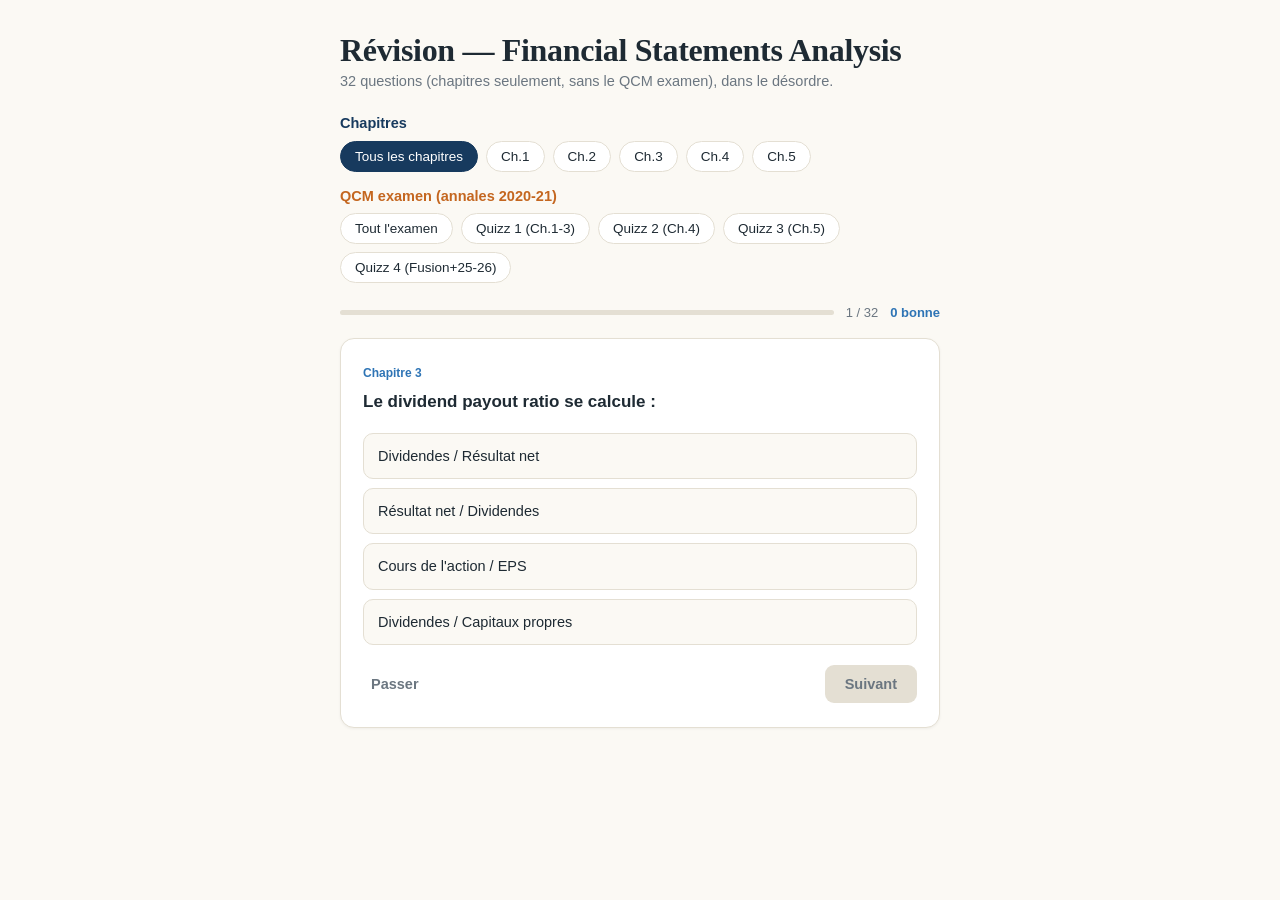
==== commit 1846868e: "Update index.html" ====
--- a/index.html
+++ b/index.html
@@ -213,7 +213,9 @@
 S(Q2,"If the basis of your CFO is not Net profit, what could Financial Revenues be part of ?",["CFO","CFI","CFF"],"CFI","Capture Moodle montrant CFI coche ; un autre document montre aussi CFF coche mais barre (rature) -- possible correction du document source lui-meme. Reste un peu incertain.",1),
 S(Q2,"If the basis of your CFO is not Net profit, what could Financial Costs be part of ?",["CFO","CFI","CFF"],"CFF","Une note independante l'affirme explicitement ; une autre capture (non confirmee par couleur) montre un etudiant ayant choisi CFI pour un format « select one » -- a verifier.",1),
 S(Q2,"What could be the place of short Term financial deposits in a Cash Flow Statement ?",["CFO","CFI","CFF"],"CFO","Non clairement confirme par une source colorimetrique ; la these la plus probable (tresorerie et equivalents) est le CFO ou simplement exclu du tableau (classe en tresorerie finale).",1),
-N(Q2,"Given the data of Pairi Daiza (see excel file), what is the amount of CFI ? What is influence of inventories on CFO ? What is the amount of \u00ab external variation of equity \u00bb ?","il faut le fichier Excel Pairi Daiza (mais les 3 reponses ont ete reverifiees et confirmees a partir du vrai rapport annuel Pairi Daiza 2018-2019).",null,"CFI = -51995352 (verifie : delta immos incorp.+corp.+fin. de 32.224.873 + amortissement 19.591.053 + reduction de valeur sur stocks/creances 179.426 = 51.995.352, en sortie ; le PDF original ecrivait \u00ab -5199535215 \u00bb, probablement un artefact de copier-coller) * influence des stocks sur le CFO = -193549 (verifie mot pour mot, et par calcul : delta stocks = +193.549, une hausse de stock = sortie de cash) * variation externe des capitaux propres = 360731 (verifie mot pour mot, et par calcul : correspond exactement a la variation des Reserves au bilan, 2.185.677 - 1.824.946)."),
+T(Q2,"Given the data of Pairi Daiza (Excel file, data table below), what is the amount of CFI ? (no currency, no \",\", no \".\" ; example : 10000 or -25000)","-51995352","VERIFIE (reponse du PDF, et recalcule depuis l'Excel) : variation des immobilisations (237.705 + 31.962.222 + 24.946 = 32.224.873) + amortissements de l'annee (Depreciation 19.770.479) = 51.995.352, en sortie de tresorerie donc negatif. Le PDF original ecrivait « -5199535215 » : artefact de copier-coller."),
+T(Q2,"Given the data of Pairi Daiza (Excel file, data table below), what is the influence of inventories on CFO ? (give the impact on cash : no sign if increase in cash, - if decrease in cash)","-193549","VERIFIE (reponse du PDF) : les stocks augmentent de 193.549 (1.770.034 - 1.576.485) ; une augmentation d'actif est une sortie de cash, donc -193549."),
+T(Q2,"Given the data of Pairi Daiza (Excel file, data table below), what is the amount of « external variation of equity » ? (no currency, no \",\", no \".\")","360731","VERIFIE (reponse du PDF) : correspond exactement a la variation de la ligne « Reserves and retained earnings » de l'Excel (2.185.677 - 1.824.946). La variation des benefices accumules (2.068.962) s'explique deja par resultat - dividendes (6.696.114 - 4.627.152), et les subsides en capital (-605.450) sont une autre ligne."),
 M(Q3,"Among following propositions, what is (are) the true one(s)",["None is true","An associated company is not a subsidiary","A company owning 40% of voting rights of another can not be a mother company","De facto control can be observed when a company owns less than 40% of voting rights","A participation of 15% is treated as an associated company","Legal control is presumed when a company owns more than 50% of voting rights"],[1,3,5],"VERIFIE via capture Moodle officielle pour \u00ab legal control >50% \u00bb et \u00ab de facto control <40% \u00bb (toutes deux surlignees/vraies). \u00ab 15% = associate \u00bb reste fausse (pas de surlignage). \u00ab 40% ne peut pas etre mere \u00bb : pas confirme, laisse en dehors de la bonne reponse par coherence (un accord peut donner le controle meme a 40%).",1),
 {c:"A",t:Q3,k:"g",q:"Among the following phrases, which one(s) is (are) true?",items:[["Non-controlling interests are calculated on the basis of:","Both",["Percentage of interest","Percentage of control","Both"]],["Non-controlling interests are concerning:","Wholly owned subsidiaries",["Wholly owned subsidiaries","All subsidiaries and associated companies","All subsidiaries"]]],e:"VERIFIE via capture d'ecran Moodle (case cochee, confirme 3 fois independamment dans le document source) : c'est bien « Wholly owned subsidiaries » la reponse retenue par l'examen pour la 2e partie -- logiquement etrange (une filiale a 100% a 0% de NCI par definition) mais c'est ce qui est compte comme correct. « Both » pour la base de calcul est confirme aussi (% de controle pour les capitaux propres, % d'interet pour le resultat)."},
 M(Q3,"Dover Cy owns 70% of Dallas, 80% of Denver. Denver owns 60% of Eastwood and 25% of Santa Fe. Dover also owns 40% of Cincinatti, and has signed an agreement with another shareholder of Cincinatti. For all companies, the capital is 1000. What is (are) the globally integrated company(ies) ?",["Dallas","Eastwood","Denver","Santa Fe"],[0,1,2],"Texte et reponse tires directement du premier PDF (2020-21), Q58. Associated company (mise en equivalence) : Santa Fe (25%, pas de controle). Partiellement integree (operation conjointe) : Cincinatti (40% + accord de controle conjoint, confirme ailleurs dans le corpus).",1),
@@ -278,6 +280,35 @@
 ["Questions related to Ahold published 2019","Reponses en rouge du PDF gardees telles quelles, mais la section « non corrigees » reste ambigue et nous n'avons pas encore lu en detail le rapport Ahold (pourtant deja uploade) pour trancher."],
 ["Quelle est la cible habituelle du current ratio","Question de la partie chapitres (pas du PDF d'examen) : la cible (~2) figure dans la synthese deja verifiee precedemment, pas besoin de la reflag."]
 ].forEach(([sub,r])=>{ const q=QUESTIONS.find(x=>x.q.includes(sub)); if(q) q.d=r; else console.warn('flag introuvable',sub); });
+/* ===== Donnees des exercices integrees dans les enonces ===== */
+const fmtN=n=>String(n).replace(/\B(?=(\d{3})+(?!\d))/g,"\u00a0");
+const tbl=(title,head,rows,note)=>'<div style="margin:10px 0;overflow-x:auto"><div style="font-weight:600;font-size:13px;margin-bottom:4px">'+title+'</div><table style="border-collapse:collapse;font-size:12.5px;width:100%"><tr>'+head.map(h=>'<th style="border:1px solid var(--line);padding:3px 6px;text-align:right;background:var(--paper)">'+h+'</th>').join('')+'</tr>'+rows.map(r=>'<tr>'+r.map((v,j)=>'<td style="border:1px solid var(--line);padding:3px 6px;text-align:'+(j?'right':'left')+'">'+(typeof v==='number'?fmtN(v):v)+'</td>').join('')+'</tr>').join('')+'</table>'+(note?'<div style="font-size:12px;color:var(--muted);margin-top:4px">'+note+'</div>':'')+'</div>';
+const CASE={
+Arpagon:{nca:[1100,1500,1300],inv:[50,50,5],rec:[350,550,95],cash:[200,300,500],cap:[400,400,400],re:[200,300,440],res:[100,140,350],eq:[700,840,1190],ltd:[400,560,310],std:[600,1000,400],fin:[0,0,0],info:["The company is willing to practice self financing","Bad debt has been decreased by 90% within 3 years"]},
+Bellissima:{nca:[300,310,300],inv:[550,680,700],rec:[330,270,300],cash:[150,100,120],cap:[100,100,100],re:[10,30,20],res:[20,-10,-50],eq:[130,120,70],ltd:[670,740,730],std:[530,500,620],fin:[30,0,20],info:["Non current assets are depreciated for 90%","Inventories are equal to 15 days of turnover"]},
+Corfou:{nca:[2000,2000,2500],inv:[4000,5000,5200],rec:[3500,4000,4300],cash:[0,20,70],cap:[800,800,800],re:[300,200,130],res:[-100,-70,10],eq:[1000,930,940],ltd:[5000,5670,6060],std:[3500,4420,5070],fin:[2500,2020,1470],info:["Non current assets are depreciated for 30% of their total value","New sales are signed for long term"]},
+Dante:{nca:[600,1050,1500],inv:[4500,5000,5200],rec:[1500,2500,2800],cash:[100,0,2],cap:[900,2000,2000],re:[200,-200,-300],res:[-400,-100,10],eq:[700,1700,1710],ltd:[1900,1300,1590],std:[4100,5550,6202],fin:[1200,1200,1402],info:["Trust of the banker","67% of equity is owned by founders, recapitalization has been done in N-1","New loans have been signed in N for recent investments"]},
+Estiva:{nca:[600,600,300],inv:[600,700,800],rec:[600,800,1100],cash:[100,10,0],cap:[2000,2700,1200],re:[-300,-1200,0],res:[-900,-850,-800],eq:[800,650,400],ltd:[500,250,100],std:[600,1210,1700],fin:[300,710,1300],info:["non special products","Increase in capital has been done in N-1"]}};
+const caseHTML=(name)=>{const d=CASE[name];const r=(l,a)=>[l,...a];
+ return tbl(name+' - balance sheet in k euros (fichier Case_study_FSA_1)',['','N-2','N-1','N'],[
+ r('Non current assets',d.nca),r('Inventories',d.inv),r('Accounts receivables',d.rec),r('Cash',d.cash),
+ r('Capital (« Stocks » dans le fichier)',d.cap),r('Retained earnings',d.re),r('Last year result',d.res),r("Shareholders' equity",d.eq),
+ r('Long term debt',d.ltd),r('Short term debt',d.std),r('dont financial part of short term debt',d.fin)],
+ 'Informations : '+d.info.join(' ; ')+'.<br>Rappel du cours : FR = (equity + LT debt) - non current assets ; BFR = (inventories + receivables) - (ST debt - financial part) ; T = cash - financial part of ST debt (= FR - BFR).');};
+QUESTIONS.forEach(q=>{
+ if(q.c!=='A') return;
+ if(/5 companies/i.test(q.q)){const m=q.q.match(/Arpagon (?=.*(?:for|company) )|Bellis+ima|Corfu|Dante/i);
+  let nm=null; const s=q.q.replace(/\(Arpagon a Estiva\)/i,'');
+  if(/Corfu/i.test(s)) nm='Corfou'; else if(/Bellis/i.test(s)) nm='Bellissima'; else if(/Dante/i.test(s)) nm='Dante'; else if(/Arpagon/i.test(s)) nm='Arpagon';
+  if(nm) q.q+=caseHTML(nm);}
+ if(/^Given the data of Pairi Daiza/.test(q.q)) q.q+=tbl('Pairi Daiza - Excel « Pairi_Daiza_Data_for_CF_Statement » (Year 10 = N, Year 9 = N-1)',['','Year 10','Year 9','Difference'],[
+ ['Intangible',604387,366682,237705],['PPE',131891323,99929101,31962222],['Financial Investments',3615597,3590651,24946],
+ ['Inventories',1770034,1576485,193549],['ST Receivables',9061019,8740133,320886],['Cash',18410092,1701673,16708419],['Prepaid expenses',927258,976140,-48882],
+ ['Common stocks',11175000,11175000,0],['Reserves and retained earnings',2185677,1824946,360731],['Accumulated profits',10218513,8149551,2068962],['Capital subsidies',8552057,9157507,-605450],
+ ['Provisions and deferred taxes',356609,432422,-75813],['LT Debt',99667923,64001910,35666013],['ST Financial debt',1437194,6658,1430536],['Accounts payables',20416448,7564632,12851816],['Fiscal and social liabilities',7949525,9608837,-1659312],['Prepaid revenues',4320764,4959402,-638638],
+ ['Depreciation (income statement)',19770479,20794143,''],['Global result',6696114,7884196,''],['Dividends',4627152,4048758,'']],'Source : rapport annuel Pairi Daiza 2018-2019 et Excel du cours.');
+});
+
 
 let filterChap = 'C'; // 'C' = tous les chapitres, '1'..'5', 'A' = tout l'examen, 'A1'..'A3' = quizz d'examen
 let order = [];
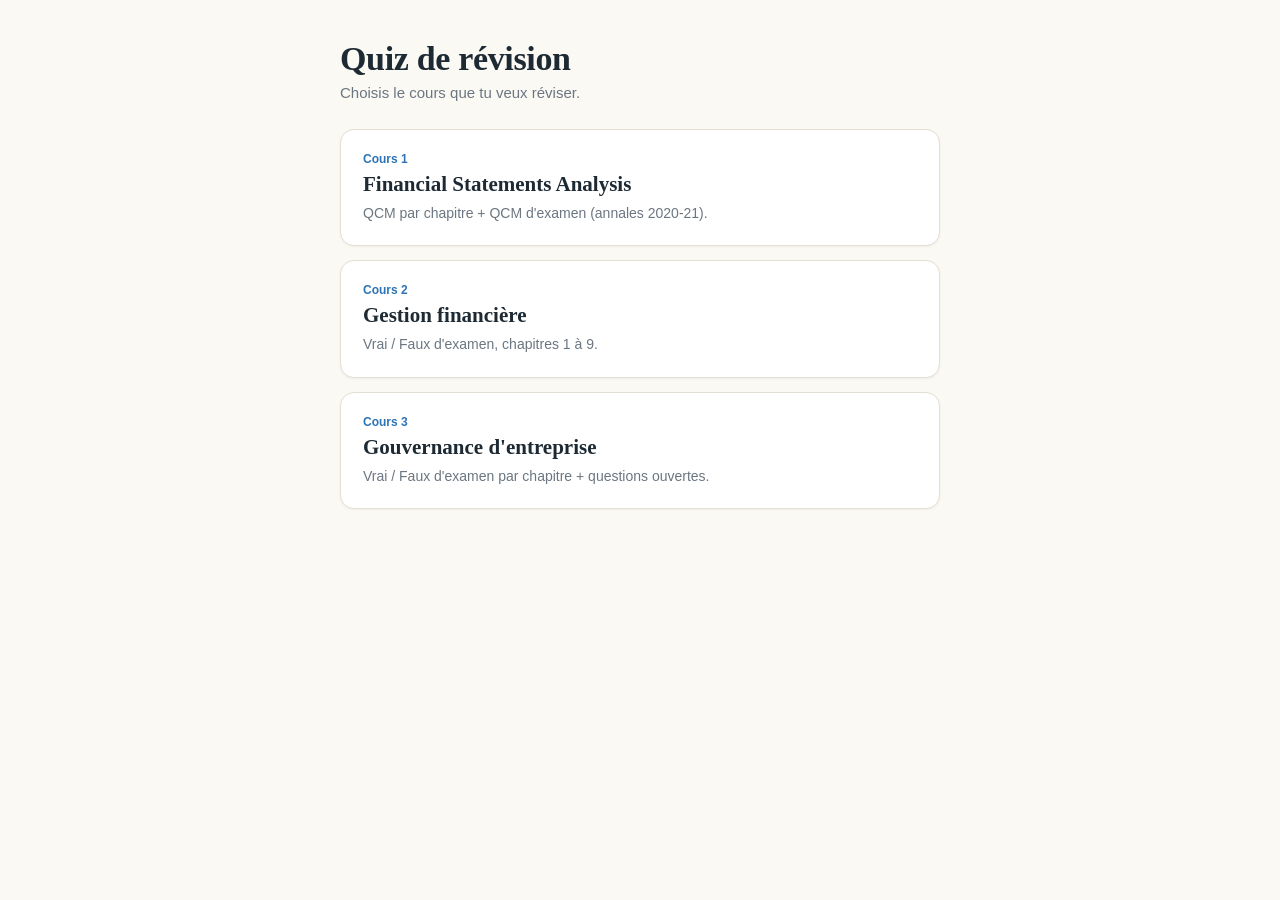
==== commit a3d16441: "Add files via upload" ====
--- a/index.html
+++ b/index.html
@@ -3,468 +3,31 @@
 <head>
 <meta charset="UTF-8">
 <meta name="viewport" content="width=device-width, initial-scale=1, viewport-fit=cover">
-<title>FSA — Quiz de révision</title>
-<style>
-:root{
-  --navy:#173A5E; --navy-2:#2E74B5; --paper:#FBF9F4; --card:#FFFFFF;
-  --ink:#1E2A33; --muted:#6B7680; --amber:#C4661F; --good:#2F7D4F; --bad:#B4392E;
-  --line:#E4DFD3;
-  box-sizing:border-box;
-  padding-top:env(safe-area-inset-top,0px); padding-bottom:env(safe-area-inset-bottom,0px);
-}
-@media (prefers-color-scheme: dark){
-  :root:not([data-theme="light"]){
-    --paper:#14181C; --card:#1B2126; --ink:#EDEBE4; --muted:#9AA3AB; --line:#2A3138;
-  }
-}
-:root[data-theme="dark"]{
-  --paper:#14181C; --card:#1B2126; --ink:#EDEBE4; --muted:#9AA3AB; --line:#2A3138;
-}
-html{scroll-padding-top:env(safe-area-inset-top,0px);}
-*{box-sizing:border-box;}
-body{
-  margin:0; background:var(--paper); color:var(--ink);
-  font-family:-apple-system,BlinkMacSystemFont,"Segoe UI",Roboto,sans-serif;
-  min-height:100%;
-}
-.wrap{max-width:640px; margin:0 auto; padding:28px 20px 60px;}
-h1{
-  font-family:Georgia,"Times New Roman",serif; font-weight:700;
-  font-size:clamp(24px,5vw,32px); margin:4px 0 2px; letter-spacing:-0.01em;
-}
-.sub{color:var(--muted); font-size:14.5px; margin:0 0 20px; line-height:1.5;}
-.chips{display:flex; flex-wrap:wrap; gap:8px; margin-bottom:22px;}
-.chip{
-  border:1px solid var(--line); background:var(--card); color:var(--ink);
-  padding:7px 14px; border-radius:20px; font-size:13.5px; cursor:pointer;
-  transition:background .15s, color .15s, border-color .15s;
-}
-.chip.active{background:var(--navy); border-color:var(--navy); color:#fff;}
-.progress-row{display:flex; align-items:center; gap:12px; margin-bottom:18px;}
-.progress-track{flex:1; height:5px; background:var(--line); border-radius:3px; overflow:hidden;}
-.progress-fill{height:100%; background:var(--navy-2); width:0%; transition:width .25s;}
-.progress-label{font-size:13px; color:var(--muted); white-space:nowrap;}
-.score{font-size:13px; color:var(--navy-2); font-weight:600; white-space:nowrap;}
-.card{
-  background:var(--card); border:1px solid var(--line); border-radius:14px;
-  padding:24px 22px; box-shadow:0 1px 3px rgba(0,0,0,.05);
-}
-.tag{
-  display:inline-block; font-size:12px; color:var(--navy-2); font-weight:600;
-  margin-bottom:10px;
-}
-.prompt{font-size:17px; line-height:1.45; margin:0 0 18px; font-weight:600;}
-.opt{
-  display:block; width:100%; text-align:left; background:var(--paper);
-  border:1px solid var(--line); border-radius:10px; padding:12px 14px;
-  margin-bottom:9px; font-size:14.5px; color:var(--ink); cursor:pointer;
-  line-height:1.4;
-}
-.opt:hover{border-color:var(--navy-2);}
-.opt[disabled]{cursor:default;}
-.opt.correct{background:rgba(47,125,79,.12); border-color:var(--good); color:var(--good); font-weight:600;}
-.opt.wrong{background:rgba(180,57,46,.12); border-color:var(--bad); color:var(--bad); font-weight:600;}
-.opt.dim{opacity:.5;}
-.opt.sel{border-color:var(--navy-2); background:rgba(46,116,181,.12); font-weight:600;}
-.feedback{
-  margin-top:14px; padding:13px 15px; border-radius:10px; font-size:14px; line-height:1.5;
-  border-left:3px solid var(--navy-2); background:var(--paper); display:none;
-}
-.feedback.show{display:block;}
-.feedback b{color:var(--ink);}
-.nav-row{display:flex; justify-content:space-between; align-items:center; margin-top:20px;}
-.btn{
-  border:none; border-radius:9px; padding:11px 20px; font-size:14.5px; font-weight:600;
-  cursor:pointer; background:var(--navy); color:#fff;
-}
-.btn:disabled{background:var(--line); color:var(--muted); cursor:default;}
-.btn.ghost{background:transparent; color:var(--muted); padding:11px 8px;}
-.done{text-align:center; padding:36px 20px;}
-.done .big{font-family:Georgia,serif; font-size:44px; font-weight:700; color:var(--navy);}
-.done p{color:var(--muted); font-size:15px;}
-</style>
+<title>Quiz de révision</title>
+<link rel="stylesheet" href="style.css">
 </head>
 <body>
-<div class="wrap">
-  <h1>Révision — Financial Statements Analysis</h1>
-  <p class="sub">Choisis une partie.</p>
+<main class="wrap">
+  <h1>Quiz de révision</h1>
+  <p class="sub">Choisis le cours que tu veux réviser.</p>
 
-  <div class="sub" style="margin:0 0 6px;font-weight:600;color:var(--navy)">Chapitres</div>
-  <div class="chips" id="chips" style="margin-bottom:14px"></div>
-  <div class="sub" style="margin:0 0 6px;font-weight:600;color:var(--amber)">QCM examen (annales 2020-21)</div>
-  <div class="chips" id="chips2"></div>
-  <div class="progress-row">
-    <div class="progress-track"><div class="progress-fill" id="pfill"></div></div>
-    <span class="progress-label" id="plabel">1 / 32</span>
-    <span class="score" id="scorelabel">0 bonnes</span>
-  </div>
+  <a class="course" href="fsa/index.html">
+    <span class="course-tag">Cours 1</span>
+    <span class="course-title">Financial Statements Analysis</span>
+    <span class="course-desc">QCM par chapitre + QCM d'examen (annales 2020-21).</span>
+  </a>
 
-  <div id="quizArea"></div>
-</div>
+  <a class="course" href="gestion-financiere/index.html">
+    <span class="course-tag">Cours 2</span>
+    <span class="course-title">Gestion financière</span>
+    <span class="course-desc">Vrai / Faux d'examen, chapitres 1 à 9.</span>
+  </a>
 
-<script>
-const QUESTIONS = [
-{c:1,q:"Selon le droit comptable belge, quel triplet correspond aux seuils d'une « grande entreprise » (comptes individuels) ?",o:["50 travailleurs / 11,25M€ CA / 6M€ total bilan","250 travailleurs / 42,5M€ CA / 21,25M€ total bilan","10 travailleurs / 900k€ CA / 450k€ total bilan","250 travailleurs / 50M€ CA / 43M€ total bilan"],a:0,e:"Grande entreprise (individuelle) : 50 travailleurs, 11.250.000€ de CA, 6.000.000€ de total bilan. Le 2e triplet, c'est le seuil de consolidation ; le 4e, les critères PME européens."},
-{c:1,q:"Un groupe est dispensé de consolider s'il ne dépasse pas plus d'un des critères suivants :",o:["50 travailleurs / 11,25M€ / 6M€","250 travailleurs / 42,5M€ CA / 21,25M€ total bilan","100 travailleurs / 20M€ / 10M€","500 travailleurs / 100M€ / 50M€"],a:1,e:"Seuils d'obligation de consolider : 250 travailleurs, 42.500.000€ de CA, 21.250.000€ de total bilan."},
-{c:1,q:"Quel est le délai correct pour la publicité des comptes annuels en Belgique ?",o:["AG < 6 mois après clôture, dépôt BNB < 1 mois après l'AG","AG < 3 mois, dépôt BNB < 6 mois","Dépôt direct BNB en 6 mois, sans AG","AG < 12 mois, dépôt BNB < 1 mois"],a:0,e:"Approbation par l'AG dans les 6 mois suivant la clôture, puis dépôt à la BNB dans le mois qui suit l'AG."},
-{c:1,q:"Pour une petite entreprise (par opposition à une grande), lequel de ces éléments n'est PAS obligatoire ?",o:["Le bilan","Le compte de résultats","Le rapport de gestion","Les annexes (allégées)"],a:2,e:"Le rapport de gestion n'est pas obligatoire pour les petites et très petites entreprises ; leurs modèles de bilan, compte de résultats et annexes sont simplement adaptés (allégés)."},
-{c:1,q:"Le bilan social (rapport social) reprend notamment :",o:["Uniquement le chiffre d'affaires","Le nombre de travailleurs, types de contrats, formations, mouvements de personnel","Le cours de l'action en bourse","Les seules dettes fournisseurs"],a:1,e:"Le bilan social est un modèle obligatoire belge reprenant les effectifs, les types de contrats, la répartition par genre/âge, les formations et les mouvements de personnel."},
-{c:2,q:"Selon IAS 1, lequel de ces éléments ne fait PAS partie du jeu complet d'états financiers IFRS ?",o:["L'état de la situation financière","L'état du résultat global","Le rapport du commissaire aux comptes","Le tableau des flux de trésorerie"],a:2,e:"Les 4 états financiers IAS 1 sont bilan, compte de résultats, variation des capitaux propres et flux de trésorerie. Le rapport du commissaire est un document d'audit distinct, pas un état financier."},
-{c:2,q:"Selon IAS 37, une provision doit être comptabilisée uniquement si :",o:["La perte est simplement possible","Obligation actuelle + sortie de ressources probable + montant estimable de façon fiable","La direction le décide librement","Le commissaire l'exige"],a:1,e:"IAS 37 impose 3 conditions cumulatives : obligation actuelle (légale ou implicite), sortie de ressources probable, montant estimable de manière fiable."},
-{c:2,q:"IAS 2 impose quelle méthode d'évaluation des stocks (en-cours et produits finis) ?",o:["Le coût variable","Le coût complet (full costing)","La juste valeur uniquement","Le prix de vente estimé"],a:1,e:"IAS 2 impose le coût complet ; le coût variable, accepté en droit belge, n'est pas admis en IFRS."},
-{c:2,q:"La « juste valeur » (IFRS 13) se définit comme :",o:["Le coût historique d'acquisition","Le montant auquel un actif pourrait être échangé entre parties bien informées et consentantes","Le prix fixé arbitrairement par la direction","La valeur nette comptable moins les amortissements"],a:1,e:"IFRS 13 : la juste valeur est le montant auquel un actif pourrait être échangé, ou un passif éteint, entre parties bien informées et consentantes dans des conditions de concurrence normale."},
-{c:2,q:"Selon IAS 1, un actif est classé en actif courant si, entre autres :",o:["Il doit être réalisé dans le cycle d'exploitation normal ou dans les 12 mois suivant la clôture","Il est détenu depuis plus de 5 ans","Il s'agit d'un immeuble uniquement","Il n'a aucune valeur de marché"],a:0,e:"Sont courants les actifs destinés à être réalisés/vendus/consommés dans le cycle d'exploitation normal, détenus à des fins de transaction, ou la trésorerie elle-même."},
-{c:3,q:"Quelle est la formule du ROE (Return On Equity) ?",o:["EBIT / Total des actifs","Résultat net / Capitaux propres","Résultat net / Chiffre d'affaires","Résultat net / Total des actifs"],a:1,e:"ROE = Résultat net / Capitaux propres. Ne pas confondre avec le ROA = EBIT / Total des actifs."},
-{c:3,q:"Le ROA se calcule comme :",o:["Résultat net / Capitaux propres","EBIT / Total des actifs","EBIT / Capitaux propres","Marge brute / CA"],a:1,e:"ROA = EBIT / Total des actifs. EBIT ≈ Résultat net + charges d'intérêts + impôts."},
-{c:3,q:"La marge brute (gross profit margin) se calcule :",o:["Marge brute / Chiffre d'affaires","Résultat net / Chiffre d'affaires","EBIT / Chiffre d'affaires","Dividendes / Résultat net"],a:0,e:"Marge brute = Marge brute (Ventes − Coût des ventes) / Chiffre d'affaires. Elle mesure directement la performance commerciale."},
-{c:3,q:"Quelle est la cible habituelle du current ratio ?",o:["≈ 0,5","≈ 1","≈ 2","≈ 5"],a:2,e:"Current ratio (Actifs circulants / Passifs circulants) vise environ 2. Quick ratio et cash ratio visent plutôt ≈ 1."},
-{c:3,q:"Le quick ratio se distingue du current ratio car il exclut :",o:["Les dettes financières LT","Les stocks","La trésorerie","Les créances clients"],a:1,e:"Quick ratio = (Actifs circulants − Stocks) / Passifs circulants : on retire l'élément le moins liquide, les stocks."},
-{c:3,q:"Comment se calcule le fonds de roulement (FR) ?",o:["Actifs circulants − Passifs circulants","(Capitaux propres + Dettes LT) − Actifs non courants","Trésorerie − Dettes financières CT","Actifs circulants d'exploitation − Passifs circulants d'exploitation"],a:1,e:"FR = (Capitaux propres + Dettes LT) − Actifs non courants. Ne pas confondre avec le BFR (option 4) ni la trésorerie nette (option 3)."},
-{c:3,q:"Un BFR négatif signifie que :",o:["L'entreprise a besoin de financement CT supplémentaire","Les ventes sont encaissées avant que les charges d'exploitation ne soient décaissées : excédent de financement CT","L'entreprise est en faillite","Les actifs non courants sont sous-financés"],a:1,e:"BFR < 0 : le chiffre d'affaires est encaissé avant le décaissement des charges d'exploitation, ce qui génère un excédent — mais crée une dépendance vis-à-vis des tiers."},
-{c:3,q:"Comment se calcule le cycle d'exploitation (operating cash cycle) ?",o:["Délai stocks + Délai clients − Délai fournisseurs","Délai stocks + Délai fournisseurs − Délai clients","Délai clients − Délai fournisseurs − Délai stocks","Délai stocks × Délai clients / Délai fournisseurs"],a:0,e:"Cycle d'exploitation = Délai moyen de rotation des stocks + Délai moyen de paiement des clients − Délai moyen de paiement des fournisseurs."},
-{c:3,q:"Un ratio de gearing (Dettes LT / Capitaux propres) élevé indique :",o:["Une forte dépendance aux capitaux propres","Un endettement LT élevé par rapport aux capitaux propres","Une excellente liquidité CT","Des dividendes élevés"],a:1,e:"Plus ce ratio est élevé, plus l'entreprise est endettée à long terme relativement à ses fonds propres."},
-{c:3,q:"Le dividend payout ratio se calcule :",o:["Dividendes / Résultat net","Résultat net / Dividendes","Cours de l'action / EPS","Dividendes / Capitaux propres"],a:0,e:"Dividend payout ratio = Dividendes / Résultat net : proportion du bénéfice distribuée aux actionnaires."},
-{c:3,q:"L'analyse verticale (« common size ») d'un bilan sert principalement à :",o:["Comparer plusieurs entreprises sur un même exercice, en % d'un poste de référence","Calculer uniquement le résultat net","Remplacer le tableau des flux de trésorerie","Éliminer les intérêts minoritaires"],a:0,e:"L'analyse verticale exprime chaque poste en % d'un poste clé (souvent le total du bilan ou le CA), ce qui permet la comparaison entre concurrents sur une même période ; l'analyse horizontale, elle, compare dans le temps."},
-{c:4,q:"Dans le tableau des flux (méthode indirecte), l'amortissement de l'exercice est :",o:["Retranché du résultat net","Réintégré (ajouté) au résultat net, car charge non décaissée","Ignoré","Classé en CFF"],a:1,e:"L'amortissement réduit le résultat net sans sortie de trésorerie réelle : il faut donc le réajouter (l'ajouter) au résultat net dans le calcul du CFO."},
-{c:4,q:"La méthode indirecte de construction du tableau des flux s'appuie sur :",o:["Les seuls extraits bancaires","Le compte de résultats et le bilan (utilisable en externe)","Le rapport du commissaire","Le bilan social"],a:1,e:"La méthode indirecte se base sur le compte de résultats et le bilan (donc exploitable même par un analyste externe), contrairement à la méthode directe qui exige les relevés bancaires internes."},
-{c:4,q:"Une augmentation des stocks d'une année sur l'autre a quel impact sur le CFO ?",o:["Entrée de trésorerie (+)","Sortie de trésorerie (−)","Aucun impact","Impact seulement sur le CFI"],a:1,e:"Augmentation d'actif = sortie de cash (règle générale de la méthode indirecte)."},
-{c:4,q:"Les 3 catégories du tableau des flux de trésorerie sont :",o:["Exploitation, Investissement, Financement","Ventes, Achats, Salaires","Actif, Passif, Capitaux propres","Direct, Indirect, Mixte"],a:0,e:"CFO (exploitation), CFI (investissement) et CFF (financement) sont les 3 sources de variation de trésorerie."},
-{c:4,q:"La correction de la variation externe des capitaux propres sert à :",o:["Isoler la part de variation des capitaux propres non liée au résultat de l'exercice (ex. augmentation de capital)","Calculer le ROE","Remplacer l'amortissement","Éliminer les dettes fournisseurs"],a:0,e:"On calcule : (somme des variations des postes de capitaux propres) − (résultat de l'exercice − dividendes), pour isoler ce qui vient d'un apport externe (ex. augmentation de capital) plutôt que du résultat."},
-{c:4,q:"Un investissement important en PPE (immobilisations corporelles) apparaît principalement dans :",o:["Le CFO","Le CFI","Le CFF","Aucun des trois"],a:1,e:"Les acquisitions/cessions d'actifs non courants (PPE, placements financiers…) relèvent du CFI (flux d'investissement)."},
-{c:5,q:"À partir de quel seuil de détention le contrôle d'une filiale est-il présumé ?",o:["Plus de 20 %","Plus de 33 %","Plus de 50 %","100 % uniquement"],a:2,e:"Le contrôle est présumé quand la mère détient plus de 50 % des droits de vote ; en-dessous, un contrôle « de fait » reste possible via des accords."},
-{c:5,q:"Quelle méthode s'applique à une « opération conjointe » (joint operation) ?",o:["Intégration globale","Intégration proportionnelle","Mise en équivalence","Exclusion pure et simple"],a:1,e:"Opération conjointe → intégration proportionnelle : données de la mère à 100 % + quote-part de la filiale commune, sans intérêts minoritaires."},
-{c:5,q:"Une société associée (influence notable, sans contrôle) est traitée par :",o:["Intégration globale","Intégration proportionnelle","Mise en équivalence (valorisation, hors consolidation)","Élimination totale des actifs"],a:2,e:"Mise en équivalence : ce n'est pas une consolidation, la société associée n'est pas incluse — seule sa participation est réévaluée à hauteur de la quote-part des capitaux propres détenue."},
-{c:5,q:"Dans un groupe en cascade (Mère → Sub1 → Sub2), le pourcentage d'intérêt de la Mère dans Sub2 se calcule en :",o:["Prenant le plus faible pourcentage de la chaîne","Multipliant les pourcentages successifs de la chaîne","Additionnant les pourcentages successifs","Ignorant Sub1"],a:1,e:"Le % d'intérêt se multiplie le long de la chaîne (ex. 80%×60%=48%) et sert à répartir le résultat entre groupe et NCI ; le % de contrôle, lui, ne se multiplie pas."},
-{c:5,q:"Avant de consolider, les soldes et transactions intragroupe (dettes, produits, charges, dividendes) doivent être :",o:["Doublés","Éliminés en totalité","Convertis en devise étrangère uniquement","Ignorés s'ils sont peu significatifs"],a:1,e:"Les soldes et transactions intragroupe, ainsi que les profits/pertes qui en résultent, sont éliminés en totalité lors de la consolidation."},
-
-];
-
-// ===== ANNALES (66 questions du fichier Gemini, converties) =====
-// d:1 = réponse déduite par moi (non fournie dans le fichier) -> à vérifier avec ton cours
-const S=(t,q,o,a,e,d)=>({c:"A",t,k:"s",q,o,a:typeof a==="number"?a:o.indexOf(a),e:e||"",d});
-const M=(t,q,o,a,e,d)=>({c:"A",t,k:"m",q,o,a,e:e||"",d});
-const T=(t,q,a,e,d)=>({c:"A",t,k:"t",q,a,e:e||"",d});
-const L=(t,intro,o,items,d)=>[{c:"A",t,k:"g",q:intro,o,items,d}];
-const N=(t,q,need,o,known)=>({c:"A",t,k:"n",q,o,need,known});
-const IMG=["[data-uri]", "[data-uri]", "[data-uri]", "[data-uri]"];
-const KEY=" Corrigé officiel (PDF 2020-21).",NOTE_OLD=" Selon le corrigé 2020-21 (seuils de l'époque : 50 travailleurs / 9M€ / 4,5M€ ; micro 10 / 700k€ / 350k€ ; plus de 100 travailleurs = grande). Ton cours actuel donne d'autres seuils (11,25M€ / 6M€ ; 900k€ / 450k€).",CONS=" Corrigé officiel (PDF). Ces réponses impliquent des seuils plus bas que ceux de ton cours actuel (250 / 42,5M€ / 21,25M€) : environ 250 travailleurs / 34M€ / 17M€, un seul critère dépassé suffisant. À garder en tête si l'examen suit ton cours actuel.";
-const Q1="Quizz 1 (Ch.1-3)",Q2="Quizz 2 (Ch.4)",Q3="Quizz 3 (Ch.5)",Q4="Quizz 4 (Fusion + 2025-26)";
-const MAN=["Mandatory","Not mandatory"], SZ=["Large","Small","Micro"], TF=["True","False"];
-const co=(w,x,y)=>"In Belgium, a company totalizing "+w+" workers, "+x+" sales and "+y+" assets is:";
-const LEG="Seuils du cours (Ch.1) : grande = dépasse plus d'un critère parmi 50 travailleurs / 11.250.000 CA / 6.000.000 total bilan ; micro = pas plus d'un critère dépassé parmi 10 / 900.000 / 450.000 ; sinon petite.";
-QUESTIONS.push(
-S(Q1,"In Belgium, a company with the form SA employing 100 workers and totalising 10.000.000 sales has to use Complete Scheme to present Financial Statements.",MAN,"Not mandatory","Seuils ACTUELS du cours (individuel) : grande = plus d'un critere depasse parmi 50 travailleurs / CA 11.250.000e / bilan 6.000.000e ; micro = 10 / 900.000e / 450.000e. Ici seul le critere travailleurs est depasse (100>50) ; CA 10M < 11,25M -> 1 seul critere -> Not mandatory. Historique : le corrige Moodle de l'examen 2020-21 utilisait les anciens seuils (CA 9M / bilan 4,5M) et donnait « Mandatory » ; ne pas l'appliquer a ton examen actuel.",1),
-S(Q1,"In Belgium, a company with the form SA employing 300 workers and totalising 6.000.000 total assets has to use Complete Scheme to present Financial Statements.",MAN,"Not mandatory","Seuils ACTUELS du cours (individuel) : grande = plus d'un critere depasse parmi 50 travailleurs / CA 11.250.000e / bilan 6.000.000e ; micro = 10 / 900.000e / 450.000e. Seul le critere travailleurs est depasse (300>50) ; bilan 6M n'est pas strictement superieur a 6M -> 1 seul critere -> Not mandatory. Historique : le corrige Moodle de l'examen 2020-21 utilisait les anciens seuils (CA 9M / bilan 4,5M) et donnait « Mandatory » ; ne pas l'appliquer a ton examen actuel.",1),
-S(Q1,"In Belgium, a company with the form SA employing 500 workers and totalising 10.000.000 sales has to use Complete Scheme to present Financial Statements.",MAN,"Not mandatory","Seuils ACTUELS du cours (individuel) : grande = plus d'un critere depasse parmi 50 travailleurs / CA 11.250.000e / bilan 6.000.000e ; micro = 10 / 900.000e / 450.000e. Seul le critere travailleurs est depasse (500>50) ; CA 10M < 11,25M -> Not mandatory. Historique : le corrige Moodle de l'examen 2020-21 utilisait les anciens seuils (CA 9M / bilan 4,5M) et donnait « Mandatory » ; ne pas l'appliquer a ton examen actuel.",1),
-S(Q1,"In Belgium, a company with the form SA totalising 8.000.000 turnover and 100 workers has to use Complete Scheme to present Financial Statements.",MAN,"Not mandatory","VERIFIE, et sans ambiguite cette fois : 8Me reste sous le seuil de CA aussi bien ancien (9M) qu'actuel (11,25Me) ; seul le critere travailleurs est depasse (100>50) -> 1 seul critere -> Not mandatory, quelle que soit la version des seuils."+KEY),
-S(Q1,"In Belgium, a company totalising 40 workers, 6.000.000 sales and 5.000.000 assets is",SZ,"Small","Seuils ACTUELS du cours (individuel) : grande = plus d'un critere depasse parmi 50 travailleurs / CA 11.250.000e / bilan 6.000.000e ; micro = 10 / 900.000e / 450.000e. Aucun critere grande entreprise depasse (40<50 ; 6M<11,25M ; 5M<6M) -> pas Large ; micro depasse largement -> Small."),
-S(Q1,"In Belgium, a company totalising 40 workers, 400.000 sales and 300.000 assets is",SZ,"Micro","RE-CORRIGE : le document QCM-fusion confirme explicitement « => micro » pour ce cas exact (capture Moodle, case cochee). Mon ancienne reponse « Small » etait une deduction par elimination qui s'est revelee fausse. Seul le critere travailleurs (40>10) est depasse -> reste Micro (regle du « max 1 critere »)."),
-S(Q1,"In Belgium, a company totalising 80 workers, 8.000.000 sales and 4.000.000 assets is",SZ,"Small","VERIFIE via capture Moodle officielle (feedback explicite « The correct answer is: Large »...) -- attention, ce libelle exact correspond en realite a la question suivante (60 travailleurs) qui donne Large ; pour CELLE-CI (80 travailleurs), seul le critere travailleurs est depasse -> Small, confirme aussi par une note independante."+KEY),
-S(Q1,"In Belgium, a company totalising 20 workers, 500.000 sales and 400.000 assets is",SZ,"Micro","Seuils ACTUELS du cours (individuel) : grande = plus d'un critere depasse parmi 50 travailleurs / CA 11.250.000e / bilan 6.000.000e ; micro = 10 / 900.000e / 450.000e. Seul le critere travailleurs depasse le seuil micro (20>10) ; CA 500k<900k et bilan 400k<450k -> max 1 critere -> Micro. Historique : le corrige Moodle de l'examen 2020-21 utilisait les anciens seuils (CA 9M / bilan 4,5M) et donnait « Small » ; ne pas l'appliquer a ton examen actuel."),
-S(Q1,"In Belgium, a company totalising 60 workers, 7.500.000 sales and 5.000.000 assets is",SZ,"Small","Seuils ACTUELS du cours (individuel) : grande = plus d'un critere depasse parmi 50 travailleurs / CA 11.250.000e / bilan 6.000.000e ; micro = 10 / 900.000e / 450.000e. Seul le critere travailleurs est depasse (60>50) ; CA 7,5M<11,25M et bilan 5M<6M -> 1 seul critere -> pas Large -> Small. Historique : le corrige Moodle de l'examen 2020-21 utilisait les anciens seuils (CA 9M / bilan 4,5M) et donnait « Large » ; ne pas l'appliquer a ton examen actuel.",1),
-T(Q1,"If closing date is 31/12, a company with the form SA has to transfer the statements to National bank before what precise date (use scheme DD/YY to answer).","31/07"),
-T(Q1,"If closing date is 30/06, a company with the form SA has to present the statements to shareholders before what precise date (use scheme DD/YY to answer).","31/12"),
-T(Q1,"If closing date is 31/12, a company with the form SA has to present the statements to shareholders before what precise date (use scheme DD/YY to answer).","30/06","AG dans les 6 mois apres la cloture.",1),
-T(Q1,"If closing date is 30/03, a company with the form SA has to present the statements to shareholders before what precise date (use scheme DD/YY to answer).","30/09"),
-T(Q1,"If closing date is 30/03, a company with the form SA has to transfer the statements to National bank before what precise date (use scheme DD/YY to answer).","30/10|31/10","Non donnee dans le PDF original ; deduite par coherence (AG 30/09 + 1 mois = 30/10), confirmee par recoupement avec une autre question du corpus (cloture 30/06 -> 31/01).",1),
-S(Q1,"In Belgium, an external control by \u00ab commissaires aux comptes \u00bb is mandatory for small companies.",TF,"False","Non corrigee explicitement par une reponse visible dans le PDF, mais le slide 11 du chapitre 1 precise que seules les « small PUBLIC (cotees) companies » sont concernees, pas les petites societes en general.",1),
-S(Q1,"In Belgium, an external control by \u00ab commissaires aux comptes \u00bb is mandatory for all companies.",TF,"False","",1),
-S(Q1,"In Belgium, an external control by CPA'S (listed on the corresponding professional Institute) is mandatory for large companies.",TF,"True","VERIFIE mot pour mot dans le document QCM-fusion (surlignage vert).",1),
-S(Q1,"In Belgium, an external control is prohibited for small companies.",TF,"False","Il n'est pas interdit, simplement non obligatoire. Verifie mot pour mot dans le document le plus recent (2025-2026).",1),
-S(Q1,"The basic most important Belgian Legal text related to accounting and statements, adapted afterwoods, is",["None of them","Royal decree of 1976","Royal decree of 1985"],"Royal decree of 1976","",1),
-S(Q1,"The most important European Directive, related to consolidation of group Financial Statements and reports, later implemented in all European countries is",["The 4th directive, 1978","The 7th directive, 1983","The 8th directive, 2005"],"The 7th directive, 1983","4th = comptes annuels individuels ; 7th = consolidation ; 8th = controle legal. Verifie mot pour mot (surlignage) dans le document QCM-fusion."),
-S(Q1,"The most important European Directive, related to Companies accounting and reports, later implemented in all European countries is",["The 4th directive, 1978","The 7th directive, 1983","The 8th directive, 2005"],"The 4th directive, 1978","Verifie mot pour mot (surlignage) dans le document QCM-fusion et dans des notes independantes."),
-S(Q1,"The most important European Directive, related to the control of Financial Statements and reports, later implemented in all European countries is",["The 4th directive, 1978","The 7th directive, 1983","The 8th directive, 2005"],"The 8th directive, 2005","Verifie mot pour mot dans des notes independantes."),
-S(Q1,"A group of companies totalizing, on a consolidated basis, 300 workers, 30.000.000 sales and 15.000.000 assets has to prepare consolidated statements.",TF,"False","Seuils ACTUELS du cours (groupe, base consolidee) : 250 travailleurs / CA 42.500.000e / bilan 21.250.000e, et l'obligation de consolider existe seulement si AU MOINS DEUX criteres sont depasses. Seul le critere travailleurs est depasse (300>250) ; CA 30M<42,5M ; bilan 15M<21,25M -> 1 seul critere -> pas d'obligation. NB : le corrige Moodle 2020-21 donnait « True » pour ce cas ; il ne correspond pas a la regle des deux criteres du cours actuel."),
-S(Q1,"A group of companies totalizing, on a consolidated basis, 200 workers, 40.000.000 sales and 15.000.000 assets has to prepare consolidated statements.",TF,"False","Seuils ACTUELS du cours (groupe, base consolidee) : 250 travailleurs / CA 42.500.000e / bilan 21.250.000e, et l'obligation de consolider existe seulement si AU MOINS DEUX criteres sont depasses. Aucun critere depasse (200<250 ; 40M<42,5M ; 15M<21,25M) -> pas d'obligation de consolider."),
-S(Q1,"A group of companies totalizing, on a consolidated basis, 200 workers, 32.000.000 sales and 20.000.000 assets has to prepare consolidated statements.",TF,"False","Seuils ACTUELS du cours (groupe, base consolidee) : 250 travailleurs / CA 42.500.000e / bilan 21.250.000e, et l'obligation de consolider existe seulement si AU MOINS DEUX criteres sont depasses. Aucun critere depasse (200<250 ; 32M<42,5M ; 20M<21,25M) -> pas d'obligation de consolider."),
-S(Q1,"A group of companies totalizing, on a consolidated basis, 150 workers, 30.000.000 sales and 14.000.000 assets has to prepare consolidated statements.",TF,"False","Seuils ACTUELS du cours (groupe, base consolidee) : 250 travailleurs / CA 42.500.000e / bilan 21.250.000e, et l'obligation de consolider existe seulement si AU MOINS DEUX criteres sont depasses. Aucun critere depasse -> pas d'obligation de consolider."),
-S(Q1,"A group of companies totaling, on a consolidated basis, 260 workers, 50.000.000 sales, and 14.000.000 assets has to prepare consolidated statements. (seuils ACTUELS, document 2025-2026)",TF,"True","VERIFIE : avec les seuils actuels (250 trav./42,5Me/21,25Me), DEUX criteres sont depasses ici (travailleurs 260>250 ET CA 50M>42,5M) -> True sans ambiguite, quelle que soit l'interpretation de la regle.",1),
-...L(Q1,"Make the links between terms and definitions : Applied code OR Diversity policy OR Statutes (statutory statement) OR Remuneration committee OR Risk Committee OR Auditor report OR social report OR management responsibility report",["Applied code","Diversity policy","Statutes (statutory statement)","Remuneration committee","Risk Committee","Auditor report","Social report","Management responsibility report","Statement of tangible fixed assets"],[
-["Assurance about the fairness of statements","Auditor report"],["Information about the gender distribution inside the company and the board","Diversity policy"],["Type of governance measures used by the group","Applied code"],["Commission controlling the decisions related to the fees attributed to directors","Remuneration committee"],["Financial data related to the mother company","Statutes (statutory statement)"],["Data explaining the situation of workforce","Social report"],["Engagement about the control system of the company","Management responsibility report"],["Table disclosing components and movements related to PPE","Statement of tangible fixed assets"]]),
-...L(Q1,"Make the links between Concepts and Definitions : Fair value OR Consensus seeking OR Inadaptability OR Comparability OR Compliance OR Fair View",["Fair value","Consensus seeking","Inadaptability","Comparability","Compliance","Fair View"],[
-["Characteristics of data needed to allow investors to proceed to well informed choices","Comparability"],["Default of the standards setting process linked to the fact that all countries must agree on definitions and model that are influenced by some of them","Consensus seeking"],["Characteristic of standards that are too largely defined, with no specific treatment of the size or activity of the company","Inadaptability"],["Characteristic of financial information ensuring investors that their decisions are based on reliable data","Fair View"]]),
-...L(Q1,"Where can you read that kind of information : Statement of financial position, assets OR Statement of changes in equity OR Statement of comprehensive income OR Statement of financial position, equity OR Cash-flow Statement",["Statement of financial position, assets","Statement of changes in equity","Statement of comprehensive income","Statement of financial position, equity","Cash-flow Statement"],[
-["The amount of shares issued","Statement of changes in equity"],["The amounts of dividends paid","Statement of changes in equity"],["The value of property, plant and equipment","Statement of financial position, assets"],["The net profit, per share","Statement of comprehensive income"],["The amount of treasury shares","Statement of financial position, equity"],["The value of derivatives","Statement of financial position, assets"],["The annual amount of depreciation","Statement of comprehensive income"],["The total amount of account receivables","Statement of financial position, assets"]]),
-...L(Q1,"Where can you read that kind of information : Statement of financial position, assets OR Cash-flow Statement OR Statement of comprehensive income OR Statement of financial position, equity OR Statement of financial position, liabilities",["Statement of financial position, assets","Cash-flow Statement","Statement of comprehensive income","Statement of financial position, equity","Statement of financial position, liabilities"],[
-["The amount of inventory","Statement of financial position, assets"],["The amount of buildings held for sale","Statement of financial position, assets"],["The amount of operating cash flow","Cash-flow Statement"],["The amount of dividends received","Statement of comprehensive income"],["The amount of investments in fixed assets","Cash-flow Statement"],["The amount of deferred taxes to pay","Statement of financial position, liabilities"],["The amount of common stocks","Statement of financial position, equity"],["The accruals related to prepaid expenses","Statement of financial position, assets"]]),
-...L(Q1,"Make the links between terms and explanations : Non current liabilities OR Statement of financial position OR Current assets OR Disclosures/notes OR Statement of changes in equity",["Non current liabilities","Statement of financial position","Current assets","Disclosures/notes","Statement of changes in equity","Statement of cash flows"],[
-["Loans whose commitment must has been taken for a period of at least 12 months following the end of the fiscal year","Non current liabilities"],["Explaining the components of the production and operating tools of a company and the fundings sources at a point of time","Statement of financial position"],["Assets held for trading purpose","Current assets"],["Giving detailed information about accounting techniques used","Disclosures/notes"],["Explaining the use and source of cash, classified in 3 categories and explaining the evolution of cash balances","Statement of cash flows"],["Assets consumable within the operating cycle of the company","Current assets"],["Explaining the movements between elements resulting in the book value","Statement of changes in equity"]]),
-M(Q1,"Choose the true proposition(s) : None of these propositions is true / IAS asks for sectorial or geographical informations / Provisions are more likely to be registered in Belgian law than in IAS / Balance sheet presentation following IAS is based on a standard side scheme for all companies / Provisions, following IAS37, can only be registered if an actual obligation is based on a past event.",["None of these propositions is true","IAS asks for sectorial or geographical informations","Provisions are more likely to be registered in Belgian law than in IAS","Balance sheet presentation following IAS is based on a standard side scheme for all companies","Provisions, following IAS37, can only be registered if an actual obligation is based on a past event"],[1,2,4],"IAS 1 n'impose pas de schema unique de bilan pour toutes les societes -- c'est faux.",1),
-M(Q1,"Choose the true proposition(s) : None of these propositions is true / Fair value is a valuation method based on the market value of assets / Financial statements prepared following IAS include 3 statements and disclosures / Following IAS, information must be prepared taking into account mainly the interest of shareholders.",["None of these propositions is true","Fair value is a valuation method based on the market value of assets","Financial statements prepared following IAS include 3 statements and disclosures","Following IAS, information must be prepared taking into account mainly the interest of shareholders"],[1,3],"IAS = 4 etats (pas 3) + notes, donc l'option « 3 statements » est fausse.",1),
-...L(Q1,"What are they most interested in? Stability OR solvency OR profitability OR Perennity",["Stability","Solvency","Profitability","Perennity"],[["Employees","Stability"],["Bankers","Solvency"],["Financial investors","Profitability"],["Controlling investors","Perennity"]]),
-S(Q1,"To find a comfortable situation, you should:",["Decrease WCR (BFR)","Increase WC (FRN)","Both of these","None of these"],"Both of these","VERIFIE via capture Moodle officielle (surlignage orange).",1),
-M(Q1,"To reduce WCR (BFR), you should:",["Increase ST debt","Increase Financial loans","Decrease cash","Reduce inventories","None of these"],[0,3],"Cle de l'examen (surlignage orange dans le PDF) : Increase ST debt + Reduce inventories. ATTENTION : en theorie du cours, BFR = actifs d'exploitation - passifs d'exploitation, donc augmenter des dettes FINANCIERES a court terme (credit bancaire, decouvert) ne reduit PAS le BFR (cela joue sur la tresorerie nette). « Increase ST debt » n'est correct que si on l'entend comme dettes d'exploitation (fournisseurs, taxes). Le PDF ne precise pas : reponse gardee pour coller a la cle d'examen, a confirmer avec le prof.",1),
-M(Q1,"To increase WC (FRN), you should:",["Raise capital","Decrease debt","None of these","Increase profitability","Increase equity"],[0,3,4],"FRN = capitaux permanents - actifs non courants. Non corrigee officiellement dans le PDF (l'enonce de l'etudiant dit avoir eu 2/3 avec « Raise capital » et « Increase equity » seuls) ; « Increase profitability » est ajoute par deduction (un resultat plus eleve augmente aussi les capitaux propres).",1),
-M(Q1,"To increase Net Cash position, you could:",["Increase LT Investments","Decrease Customers payment delays","Decrease Suppliers payment delays","Increase profitability","Sale PPE"],[1,3,4],"VERIFIE via capture Moodle officielle. Attention : « Decrease Suppliers payment delays » (payer les fournisseurs plus vite) consommerait du cash, ce n'est donc pas une bonne reponse malgre l'intuition.",1),
-S(Q1,"Have a look at these document extracts, related to SAP, an IT company, and decide what kind of statement it is (1/4)<br><img src=\""+IMG[0]+"\" style=\"max-width:100%;border:1px solid var(--line);border-radius:8px;margin-top:8px\">",["Cash flow statement","Statement of financial position","Statement of comprehensive income","Statement of changes in equity"],"Cash flow statement","Corrige officiel (PDF 2020-21)."),
-S(Q1,"Have a look at these document extracts, related to SAP, an IT company, and decide what kind of statement it is (2/4)<br><img src=\""+IMG[1]+"\" style=\"max-width:100%;border:1px solid var(--line);border-radius:8px;margin-top:8px\">",["Cash flow statement","Statement of financial position","Statement of comprehensive income","Statement of changes in equity"],"Statement of comprehensive income","Corrige officiel (PDF 2020-21)."),
-S(Q1,"Have a look at these document extracts, related to SAP, an IT company, and decide what kind of statement it is (3/4)<br><img src=\""+IMG[2]+"\" style=\"max-width:100%;border:1px solid var(--line);border-radius:8px;margin-top:8px\">",["Cash flow statement","Statement of financial position","Statement of comprehensive income","Statement of changes in equity"],"Statement of changes in equity","Corrige officiel (PDF 2020-21)."),
-S(Q1,"Have a look at these document extracts, related to SAP, an IT company, and decide what kind of statement it is (4/4)<br><img src=\""+IMG[3]+"\" style=\"max-width:100%;border:1px solid var(--line);border-radius:8px;margin-top:8px\">",["Cash flow statement","Statement of financial position","Statement of comprehensive income","Statement of changes in equity"],"Statement of financial position","Corrige officiel (PDF 2020-21)."),
-T(Q1,"In the case study related to the 5 companies, (Arpagon a Estiva), please indicate the amount of Working Capital Requirements (BFR) in year N for Dante.","3200","Pas de reponse officielle dans le PDF (champ laisse vide) ; recalcule par nous depuis le vrai fichier Case_study_FSA_1 : actifs circulants d'exploitation (creances 5.200 + stocks 2.800 = 8.000) - dettes circulantes d'exploitation (dettes CT 6.202 - partie financiere 1.402 = 4.800) = 3.200."),
-T(Q1,"In the case study related to the 5 companies, (Arpagon a Estiva), please indicate the amount of Treasury (T) in year N-2 for Dante.","-1100","Pas de reponse officielle dans le PDF (champ laisse vide) ; recalcule par nous : FR (2.000) - BFR (3.100) = -1.100 ; controle : Cash (100) - dettes financieres CT (1.200) = -1.100. Confirme aussi par note independante (« T year2 Dante => -1100 »)."),
-S(Q1,"In the case study related to the 5 companies, (Arpagon a Estiva), please indicate if the proposition is true : The company Corfu is in a difficult situation but efforts begin to pay.",TF,"True","VERIFIE mot pour mot (surlignage) dans le document QCM-fusion.",1),
-S(Q1,"In the case study related to the 5 companies, (Arpagon a Estiva), please indicate if the proposition is true : The company Arpagon has a huge problem with a too short cash position (not enough cash).",TF,"False","Corrige officiel confirme par le vrai fichier Case_study_FSA_1 : la tresorerie nette d'Arpagon est positive et croissante sur les 3 ans (200 -> 300 -> 500)."),
-S(Q1,"In the case study related to the 5 companies, (Arpagon a Estiva), please indicate if the proposition is true : The company Dante has recently raised capital.",TF,"True","Corrige officiel confirme par le vrai fichier : les capitaux propres de Dante bondissent de 700 a 1.700 en N-1, coherent avec une recapitalisation."),
-S(Q1,"In the case study related to the 5 companies, (Arpagon a Estiva), please indicate if the proposition is true : The company Bellissima should find cash to finance next PPE because they are old.",TF,"True","Corrige officiel confirme par le vrai fichier : les indices du cas mentionnent des immobilisations tres depreciees chez Bellissima, et sa tresorerie nette reste faible malgre un FR positif."),
-{c:"A",t:Q1,k:"g",q:"My sales are 200.000, my purchases are 80.000, my cost of goods sold is 180.000, my depreciations are 40.000, my financial costs are 10.000, my equity is 100.000, my assets are 250.000 (no other information needed). Donne : ROE en %, EBITDA, Operating result, ROA (based on EBIT) en % -- chiffres seuls.",items:[["ROE (%)","10"],["EBITDA","60000"],["Operating result","20000"],["ROA sur EBIT (%)","8"]],e:"Resultat operationnel = 200.000 - 180.000 = 20.000 (les amortissements sont inclus dans le cout des ventes). Resultat net = 20.000 - 10.000 = 10.000 -> ROE = 10 %. EBITDA = 20.000 + 40.000 = 60.000 et ROA = 20.000 / 250.000 = 8 % : seuls ROE=10 et Operating result=20.000 sont donnes officiellement (Corrige) dans le PDF ; EBITDA et ROA sont calcules par nous.",d:1},
-S(Q1,"Same data as previous question : My gross profit margin is",["To be compared","High","Low"],"To be compared","Une marge se juge toujours par rapport a un benchmark sectoriel, jamais dans l'absolu."+KEY),
-M(Q2,"Questions related to Ahold published 2019 statement of CF (page 124 annual report Ahold). Among these propositions, which one(s) is (are) true ?",["Ahold incurred a total decrease in cash for 2019","Ahold includes only Operational Profit in its CFO","Ahold primarily financed its investments with debt","Ahold inventories increased in 2019","Ahold considered paid interest as part of CFO","Ahold shareholders received more than 2.000 millions of cash in 2019","Ahold paid dividends during 2019","Ahold's equity and liabilities helped to finance acquisitions during 2019","Ahold desinvested in assets during 2019","Ahold needed new debt to finance investments","Ahold considered received dividends as part of CFO","Ahold considered paid interest as part of CFF"],[1,3,5,6,9,11],"Reponses en rouge du PDF (rapport Ahold non lu en detail, non reverifiable par nous). Le PDF indique lui-meme que les 3 dernieres (section « non corrigees ») restent ambigues (reponse suggeree : « A ou C ou A+C »).",1),
-S(Q2,"If the basis of your CFO is not Net profit, what could Financial Revenues be part of ?",["CFO","CFI","CFF"],"CFI","Capture Moodle montrant CFI coche ; un autre document montre aussi CFF coche mais barre (rature) -- possible correction du document source lui-meme. Reste un peu incertain.",1),
-S(Q2,"If the basis of your CFO is not Net profit, what could Financial Costs be part of ?",["CFO","CFI","CFF"],"CFF","Une note independante l'affirme explicitement ; une autre capture (non confirmee par couleur) montre un etudiant ayant choisi CFI pour un format « select one » -- a verifier.",1),
-S(Q2,"What could be the place of short Term financial deposits in a Cash Flow Statement ?",["CFO","CFI","CFF"],"CFO","Non clairement confirme par une source colorimetrique ; la these la plus probable (tresorerie et equivalents) est le CFO ou simplement exclu du tableau (classe en tresorerie finale).",1),
-T(Q2,"Given the data of Pairi Daiza (Excel file, data table below), what is the amount of CFI ? (no currency, no \",\", no \".\" ; example : 10000 or -25000)","-51995352","VERIFIE (reponse du PDF, et recalcule depuis l'Excel) : variation des immobilisations (237.705 + 31.962.222 + 24.946 = 32.224.873) + amortissements de l'annee (Depreciation 19.770.479) = 51.995.352, en sortie de tresorerie donc negatif. Le PDF original ecrivait « -5199535215 » : artefact de copier-coller."),
-T(Q2,"Given the data of Pairi Daiza (Excel file, data table below), what is the influence of inventories on CFO ? (give the impact on cash : no sign if increase in cash, - if decrease in cash)","-193549","VERIFIE (reponse du PDF) : les stocks augmentent de 193.549 (1.770.034 - 1.576.485) ; une augmentation d'actif est une sortie de cash, donc -193549."),
-T(Q2,"Given the data of Pairi Daiza (Excel file, data table below), what is the amount of « external variation of equity » ? (no currency, no \",\", no \".\")","360731","VERIFIE (reponse du PDF) : correspond exactement a la variation de la ligne « Reserves and retained earnings » de l'Excel (2.185.677 - 1.824.946). La variation des benefices accumules (2.068.962) s'explique deja par resultat - dividendes (6.696.114 - 4.627.152), et les subsides en capital (-605.450) sont une autre ligne."),
-M(Q3,"Among following propositions, what is (are) the true one(s)",["None is true","An associated company is not a subsidiary","A company owning 40% of voting rights of another can not be a mother company","De facto control can be observed when a company owns less than 40% of voting rights","A participation of 15% is treated as an associated company","Legal control is presumed when a company owns more than 50% of voting rights"],[1,3,5],"VERIFIE via capture Moodle officielle pour \u00ab legal control >50% \u00bb et \u00ab de facto control <40% \u00bb (toutes deux surlignees/vraies). \u00ab 15% = associate \u00bb reste fausse (pas de surlignage). \u00ab 40% ne peut pas etre mere \u00bb : pas confirme, laisse en dehors de la bonne reponse par coherence (un accord peut donner le controle meme a 40%).",1),
-{c:"A",t:Q3,k:"g",q:"Among the following phrases, which one(s) is (are) true?",items:[["Non-controlling interests are calculated on the basis of:","Both",["Percentage of interest","Percentage of control","Both"]],["Non-controlling interests are concerning:","Wholly owned subsidiaries",["Wholly owned subsidiaries","All subsidiaries and associated companies","All subsidiaries"]]],e:"VERIFIE via capture d'ecran Moodle (case cochee, confirme 3 fois independamment dans le document source) : c'est bien « Wholly owned subsidiaries » la reponse retenue par l'examen pour la 2e partie -- logiquement etrange (une filiale a 100% a 0% de NCI par definition) mais c'est ce qui est compte comme correct. « Both » pour la base de calcul est confirme aussi (% de controle pour les capitaux propres, % d'interet pour le resultat)."},
-M(Q3,"Dover Cy owns 70% of Dallas, 80% of Denver. Denver owns 60% of Eastwood and 25% of Santa Fe. Dover also owns 40% of Cincinatti, and has signed an agreement with another shareholder of Cincinatti. For all companies, the capital is 1000. What is (are) the globally integrated company(ies) ?",["Dallas","Eastwood","Denver","Santa Fe"],[0,1,2],"Texte et reponse tires directement du premier PDF (2020-21), Q58. Associated company (mise en equivalence) : Santa Fe (25%, pas de controle). Partiellement integree (operation conjointe) : Cincinatti (40% + accord de controle conjoint, confirme ailleurs dans le corpus).",1),
-...L(Q3,"Dover Cy owns 70% of Dallas, 80% of Denver. Denver owns 60% of Eastwood and 25% of Santa Fe. Dover also owns 40% of Cincinatti, and has signed an agreement with another shareholder of Cincinatti. For all companies, the capital is 1000. Give just the number in 2 digits, no unit.",["40","80","70"],[["What is the group % of control for CINCINATTI ?","40"],["What is the group % of control for DENVER ?","80"],["What is the group % of control for DALLAS ?","70"],["What is the group % of interest for DALLAS ?","70"],["What is the group % of interest for DENVER ?","80"]]),
-...L(Q3,"When consolidating foreign subsidiaries, what kind of conversion rate would you use for ... (Mean annual rate OR Year end rate OR Historical rate)",["Mean annual rate","Year end rate","Historical rate"],[["Salaries","Mean annual rate"],["ST Debt","Year end rate"],["Tangible fixed assets","Historical rate"],["Account receivables","Year end rate"],["Financial revenues","Mean annual rate"]]),
-N(Q3,"Based on the CORDOBA Group data, indicate what should be in the Consolidated Statements, the amount of TOTAL LT DEBT.","il faut le fichier Excel du groupe CORDOBA.",null,"207000"),
-N(Q3,"Based on the CORDOBA Group data, indicate what should be in the Consolidated Statement of financial position, the amount of FINANCIAL INVESTMENTS (including all types of participations of the group, miscellaneous and Associated companies).","il faut le fichier Excel du groupe CORDOBA.",null,"41500"),
-N(Q3,"Based on the CORDOBA Group data, indicate what should be in the Consolidated Statement of financial position, the amount of GLOBAL NON CONTROLLING INTERESTS.","il faut le fichier Excel du groupe CORDOBA.",null,"62840"),
-N(Q3,"Based on the CORDOBA Group data, indicate what should be in the Consolidated Statement of financial position, the amount of TOTAL INVENTORIES.","il faut le fichier Excel du groupe CORDOBA.",null,"114000"),
-N(Q3,"Based on the CORDOBA Group data, indicate what should be in the Consolidated Statement of financial position, the amount of CONSOLIDATED PROFIT CARRIED FORWARD.","il faut le fichier Excel du groupe CORDOBA.",null,"8680"),
-N(Q3,"Please download the included excel file and prepare a consolidation. What are, in the consolidated statements, the amounts of Cash, Common Stocks, Fiscal and social liabilities, Result from associated companies, Non controlling interest ?","il faut le fichier Excel de consolidation (et attention, ce type d'exercice est RANDOMISE selon les captures d'ecran comparees -- les chiffres peuvent differer pour toi).",null,"Cash 47000 * Common Stocks 180000 * Fiscal and social liabilities 22500 * Result from associated companies 800 * Non controlling interest 53880"),
-
-// ===== QUIZZ 4 : FUSION + 2025-2026 (texte original anglais des PDF, commentaires en francais) =====
-T(Q4,"In the case study related to the 5 companies (Arpagon a Estiva), please indicate the amount of Treasury (T) in year N-2 for Corfu.","-2500","VERIFIE : confirme mot pour mot (capture Moodle + 2 notes independantes) pour cette formulation exacte."),
-T(Q4,"In the case study related to the 5 companies (Arpagon a Estiva), please indicate the amount of Working Capital Requirements (BFR) in year N for Arpagon.","-300","VERIFIE : confirme mot pour mot (capture Moodle + 2 notes independantes) pour cette formulation exacte."),
-T(Q4,"In the case study related to the 5 companies, please indicate the amount of Working Capital (FRN) in year 1 for Bellisima.","500","VERIFIE : confirme mot pour mot dans une note d'etudiant (surlignage vert). Attention, ici \u00ab year 1 \u00bb de l'enonce correspond a l'annee N-2 dans notre propre numerotation du cas."),
-S(Q4,"In the case study related to the 5 companies, please indicate if the proposition is true: The company Bellisima is on positive trend, improving its financial position.",TF,"False","VERIFIE mot pour mot (surlignage vert dans le document source)."),
-T(Q4,"My sales are 200.000, my purchases are 80.000, my cost of goods sold is 180.000, my depreciations are 40.000, my financial costs are 10.000, my equity is 100.000, my assets are 250.000. My gross profit margin is .. in % (give a number with 2 digits and no decimals, don't write \u0022%\u0022).","60","VERIFIE, reponse donnee explicitement dans le document (\u00ab Answer : 60 \u00bb). PIEGE : ici la marge brute = (Ventes-Achats)/Ventes = (200.000-80.000)/200.000 = 60%, PAS (Ventes-Cout des ventes)/Ventes. Le cout des ventes (180.000, incluant l'amortissement) sert a calculer le resultat operationnel (20.000), un concept different."),
-S(Q4,"In Belgium, an external control by CPA's (listed on the corresponding professional Institute) is mandatory for small LISTED companies.",TF,"True","VERIFIE mot pour mot (surlignage, et correspond au slide 11 du chapitre 1 : \u00ab small PUBLIC companies \u00bb = Mandatory)."),
-S(Q4,"Dover Cy owns 70% of Dallas, 80% of Denver. Denver owns 60% of Eastwood and 25% of Santa Fe. Dover also owns 40% of Cincinatti, and has signed an agreement with another shareholder of Cincinatti. For all companies, the capital is 1000. What is the partially integrated company?",["Dallas","Denver","Eastwood","Santa Fe","Cincinatti"],"Cincinatti","VERIFIE mot pour mot (note d'etudiant : \u00ab What is the partially integrated company? => cincinatti \u00bb)."),
-T(Q4,"Same Dover group: what is the group % of control for Cincinatti? (give just the number, 2 digits, no unit)","40","VERIFIE, confirme 3 fois independamment dans les documents."),
-T(Q4,"Same Dover group: what is the group % of interest for Dallas? (give a number with 2 digits, no unit)","70","VERIFIE : detention directe, % d'interet = % de controle = 70%."),
-T(Q4,"Same Dover group: what is the group % of interest for Denver?","80","A VERIFIER DE PRES : un document hesite lui-meme entre 80 et 48 (note \u00ab => 80% ?? ou 48 \u00bb). Ma position : 80% car Denver est detenue DIRECTEMENT par Dover (le 48% correspondrait plutot a Eastwood, detenue indirectement via Denver) -- mais ce point n'est pas confirme par une capture-ecran officielle avec feedback explicite, donc reste prudent."),
-N(Q4,"Same Dover group: what would be the group % of interest for Eastwood (held via Denver)?",null,null,"NON TROUVE tel quel dans les documents -- valeur DEDUITE par nous (80%x60%=48%) par coherence avec la methode du cours, pas une reponse officielle confirmee."),
-L(Q4,"When consolidating foreign subsidiaries, what kind of conversion rate would you use for ...",["Mean annual rate","Year end rate","Historical rate"],[["Salaries","Mean annual rate"],["Purchases","Mean annual rate"],["Financial revenues","Mean annual rate"],["Depreciations","Mean annual rate"],["ST Debt","Year end rate"],["Cash","Year end rate"],["Inventories","Year end rate"],["Account receivables","Year end rate"],["Account payables","Year end rate"],["ST financial deposits","Year end rate"],["Financial loans","Year end rate"],["Tangible fixed assets","Historical rate"]],"VERIFIE pour la plupart des lignes via plusieurs captures independantes, et le point \u00ab Tangible fixed assets => Historical rate \u00bb est confirme par une vraie capture Moodle avec feedback explicite (\u00ab The correct answer is... \u00bb). Une page isolee montrait \u00ab Tangible fixed assets => Year end rate \u00bb sans aucun surlignage de confirmation : je l'ai ecartee comme probable erreur de notes, au profit de la capture Moodle officielle.")[0],
-T(Q4,"Based on the CORDOBA Group data, indicate what should be in the Consolidated Statements, the amount of TOTAL PPE.","339000","VERIFIE, reponse donnee explicitement dans le document."),
-T(Q4,"Based on the CORDOBA Group data, indicate what should be in the Consolidated Statement of financial position, the amount of TOTAL ST RECEIVABLES.","99000","VERIFIE, reponse donnee explicitement dans le document."),
-T(Q4,"Paris Cy owns 80% of Bordeaux, 90% of Lyon. Lyon owns 70% of Reims and 30% of Lille. Paris also owns 45% of Tours and has signed an agreement with another shareholder of Tours. For all companies, the capital is 1000. What is the group % of interest for LYON? (give a number with 2 digits, no unit)","90","VERIFIE mot pour mot, document le plus recent (2025-2026)."),
-T(Q4,"Same Paris group: what is the group % of interest for Reims (held via Lyon)? (give a number with 2 digits, no unit)","63","VERIFIE mot pour mot : 90%x70%=63%, document le plus recent (2025-2026)."),
-S(Q4,"In Belgium, a company totaling 30 workers, 500.000 sales, and 480.000 assets is:",SZ,"Small","VERIFIE mot pour mot dans le document le plus recent (2025-2026), et recalcule par nous avec les seuils actuels : 2 criteres micro depasses (travailleurs et bilan) => trop grand pour Micro => Small."),
-S(Q4,"If the closing date is 30/06, a company with the form SA has to transfer the statements to the National Bank before what precise date? (use scheme DD/MM)",["31/12","31/01","30/09","30/06"],"31/01","VERIFIE mot pour mot dans le document le plus recent (2025-2026), et vu aussi comme reponse (non confirmee par couleur) dans une capture d'un etudiant en train de refaire sa tentative."),
-N(Q4,"In Belgium, a company with the form SA employing 200 workers has to use Complete Scheme to present Financial Statements.",null,null,"VU dans une photo d'ecran (Quiz 1 2023 FSA, moodle.umons.ac.be) : l'etudiant a choisi \u00ab Not mandatory \u00bb, mais SANS confirmation de couleur/feedback visible sur cette photo precise -- coherent avec la regle (1 seul critere connu ne peut jamais suffire pour une societe individuelle) mais pas une confirmation officielle au sens strict."),
-N(Q4,"In Belgium, a company totalising 75 workers, 8.500.000 sales and 6.000.000 assets is...",null,null,"VU dans une photo d'ecran (Quiz 1 2023 FSA) montrant bien 6.000.000 (pas 6.300.000 comme ecrit de maniere imprecise ailleurs), mais SANS reponse encore donnee sur cette photo (question pas repondue au moment de la capture). Recalcule par nous : au seuil pile, seul le critere travailleurs est depasse => Small, mais ce n'est pas une confirmation officielle."),
-N(Q4,"In Belgium, a company totalising 20 workers, 500.000 sales and 200.000 assets is...",null,null,"VU dans une photo d'ecran (Quiz 1 2023 FSA), question pas encore repondue sur cette photo. Recalcule par nous : seul le critere travailleurs est depasse => Micro, mais ce n'est pas une confirmation officielle."),
-N(Q4,"A group of companies totalising, on a consolidated basis, 280 workers, 30.000.000 sales and 15.000.000 assets has to prepare consolidated statements.",null,null,"Photo Moodle 2023 : l'etudiant a coche True, sans correction visible. Avec les seuils actuels (250 / 42,5M / 21,25M, deux criteres requis) : seul le critere travailleurs est depasse -> la reponse attendue serait False (calcul de notre part, non confirme officiellement)."),
-M(Q4,"Choose the true proposition(s): a. Following IAS 1, an income statement based on a format \u00abby nature\u00bb presents separately distribution and administrative costs. b. Following IAS 1, an income statement based on a format \u00abby function\u00bb presents separately distribution and administrative costs. c. Following IAS1, if activities are to be stopped within one year, related profits or losses must be isolated in Income Statement. d. None of these propositions is true.",["by nature presents separately distribution/admin costs","by function presents separately distribution/admin costs","activities stopped within 1 year: isolate profits/losses","None of these propositions is true"],[1,2],"VERIFIE via capture Moodle officielle (texte surligne/coche) : b et c sont vraies, a est fausse (c'est \u00ab by function \u00bb qui separe par fonction, pas \u00ab by nature \u00bb)."),
-N(Q4,"NESTLE group, 2019 data (please download the file included in this link) -- several fields to fill in",null,null,"VERIFIE via capture Moodle officielle avec feedback explicite (\u00ab The correct answer is... \u00bb) pour chaque champ : The amount of global profit pertaining to minority shareholders = 463 ; The value of the shares owned in associated companies = 295 ; The amount of equity pertaining to minority shareholders = 827 ; The impact of currencies translation (globally for the group) = -221 ; The amount of Global CFO = 15850."),
-M(Q4,"Please consider the Cash-Flow Statement of Daimler group. What is true, for the 2019 data?",["Daimler bought back shares representing its own Capital","Daimler globally financed activities with new equity instruments","Daimler globally invested in fixed assets","Daimler's trade receivables decreased"],[0,1,2],"VERIFIE via capture Moodle officielle avec feedback explicite (\u00ab The correct answers are: ... \u00bb) listant precisement ces 3 propositions ; la 4e (creances qui diminuent) n'en fait pas partie."),
-T(Q4,"Same Daimler exercise: for this company, indicate the amount of CFO.","38000","VERIFIE via capture Moodle officielle (\u00ab The correct answer is: 38000 \u00bb)."),
-T(Q4,"Same Daimler exercise: for this company, indicate the amount of CFI.","-96000","VERIFIE via capture Moodle officielle (\u00ab The correct answer is: -96000 \u00bb)."),
-N(Q4,"Exercices du type \u00ab please download the included file and prepare a consolidation \u00bb (Cordoba et autres groupes non nommes) -- Global Accounts Payables, Global Inventories, Non controlling interest, etc.","ATTENTION : ces exercices sont RANDOMISES -- chaque etudiant recoit un jeu de donnees different !",null,"Confirme en comparant plusieurs captures d'ecran montrant le MEME enonce (memes libelles de champs) mais des reponses numeriques DIFFERENTES a chaque fois (ex. Non controlling interest = 53880 dans une version, 84880 dans une autre, 62840 pour Cordoba specifiquement, 142000 encore ailleurs). Les valeurs Cordoba qu'on a notees par ailleurs (PPE 339000, ST Receivables 99000, NCI 62840, Financial Investments 41500) ne valent QUE si tu recois exactement le meme fichier Cordoba -- sinon il faut refaire le calcul toi-meme avec tes propres donnees, en suivant la methode (pas les chiffres) du corrige Alhambra.")
-);
-
-// ===== Drapeaux « à vérifier » (raison affichée sur la carte) =====
-QUESTIONS.forEach(q=>{ if(q.c==="A") q.d=0; });
-const OLDNEW="VERIFIE par recherche web (seuils legaux belges officiels, source KPMG/CNC) : avant la reforme de 2024, petite societe = 50 trav. / CA<=9.000.000e / bilan<=4.500.000e ; micro = 10 trav. / CA<=700.000e / bilan<=350.000e. Depuis 2024 (seuils actuels de ton cours) : 11.250.000e / 6.000.000e et 900.000e / 450.000e. Ce n'est donc plus une incertitude de calcul, mais un choix : le corrige 2020-21 utilise forcement les ANCIENS seuils (l'examen datant d'avant 2024) -- verifie juste si TON examen a toi utilise les seuils actuels ou si le prof a garde les anciens.";
-[
-["employing 100 workers and totalising 10.000.000","Reponse calculee avec les seuils ACTUELS du cours. Le corrige Moodle 2020-21 utilisait d'anciens seuils et peut donner une autre reponse : ne pas s'y fier pour ton examen. Ancien corrige : Mandatory."],
-["employing 300 workers and totalising 6.000.000","Reponse calculee avec les seuils ACTUELS du cours. Le corrige Moodle 2020-21 utilisait d'anciens seuils et peut donner une autre reponse : ne pas s'y fier pour ton examen. Ancien corrige : Mandatory."],
-["employing 500 workers and totalising 10.000.000","Reponse calculee avec les seuils ACTUELS du cours. Le corrige Moodle 2020-21 utilisait d'anciens seuils et peut donner une autre reponse : ne pas s'y fier pour ton examen. Ancien corrige : Mandatory."],
-["totalising 40 workers, 400.000 sales","Le PDF confirme seulement que « Micro » est faux (donc pas « Large » non plus, trop petite) ; « Small » est deduit par elimination. Point non resolu : avec la regle officielle du « max 1 critere depasse », ce cas devrait pourtant rester Micro (seul le critere travailleurs, 40>10, est depasse) aussi bien avec les anciens que les nouveaux seuils -- je n'ai pas d'explication certaine a cette contradiction avec le corrige du PDF. A verifier avec ton professeur."],
-["totalising 20 workers, 500.000 sales","Reponse calculee avec les seuils ACTUELS du cours. Le corrige Moodle 2020-21 utilisait d'anciens seuils et peut donner une autre reponse : ne pas s'y fier pour ton examen. Ancien corrige : Small."],
-["totalising 60 workers, 7.500.000 sales","Reponse calculee avec les seuils ACTUELS du cours. Le corrige Moodle 2020-21 utilisait d'anciens seuils et peut donner une autre reponse : ne pas s'y fier pour ton examen. Ancien corrige Moodle : Large."],
-["300 workers, 30.000.000 sales and 15.000.000 assets","Regle du cours actuel : au moins DEUX criteres depasses (250 trav. / 42,5M / 21,25M). Ici un seul -> False. ATTENTION : la capture Moodle 2020-21 donnait « True » pour ce cas ; contradiction non expliquee avec le cours actuel, a poser au prof si tu veux lever le doute."],
-["200 workers, 40.000.000 sales and 15.000.000 assets","Aucun critere depasse avec les seuils actuels -> False. Des notes d'anciens etudiants disaient « True » (anciens seuils / regle differente)."],
-["200 workers, 32.000.000 sales and 20.000.000 assets","Aucun critere depasse avec les seuils actuels -> False."],
-["150 workers, 30.000.000 sales and 14.000.000 assets","Aucun critere depasse -> False (confirme par toutes les sources)."],
-["30/03, a company with the form SA has to transfer","Pas de reponse officielle dans le PDF (champ laisse vide) ; deduite par coherence avec les 2 dates officiellement donnees ailleurs dans le PDF (cloture 31/12 -> depot 31/07 ; cloture 30/03 -> presentation aux actionnaires 30/09) : en appliquant la meme regle (depot BNB = presentation aux actionnaires + 1 mois), 30/09 + 1 mois = 30/10. Solide, pas juste une supposition."],
-["mandatory for small companies","Non corrigee explicitement par une reponse visible dans le PDF, mais le slide 11 du chapitre 1 precise que seules les « small PUBLIC companies » (cotees) sont concernees, pas les petites societes en general -> False avec un bon niveau de confiance."],
-["My sales are 200.000","ROE = 10 et Operating result = 20.000 viennent du PDF (corriges officiellement). EBITDA (60.000) et ROA (8 %) sont calcules par nous (verifies : EBITDA=EBIT+amortissements=20.000+40.000 ; ROA=EBIT/actifs=20.000/250.000)."],
-["To increase WC (FRN), you should:","Non corrigee dans le PDF. La note de l'etudiant (« 2/3 avec Raise capital + Increase equity ») suggere 3 bonnes reponses ; « Increase profitability » est ajoute par deduction (coherent avec la formule du FR) mais reste une hypothese, pas une certitude officielle."],
-["Questions related to Ahold published 2019","Reponses en rouge du PDF gardees telles quelles, mais la section « non corrigees » reste ambigue et nous n'avons pas encore lu en detail le rapport Ahold (pourtant deja uploade) pour trancher."],
-["Quelle est la cible habituelle du current ratio","Question de la partie chapitres (pas du PDF d'examen) : la cible (~2) figure dans la synthese deja verifiee precedemment, pas besoin de la reflag."]
-].forEach(([sub,r])=>{ const q=QUESTIONS.find(x=>x.q.includes(sub)); if(q) q.d=r; else console.warn('flag introuvable',sub); });
-/* ===== Donnees des exercices integrees dans les enonces ===== */
-const fmtN=n=>String(n).replace(/\B(?=(\d{3})+(?!\d))/g,"\u00a0");
-const tbl=(title,head,rows,note)=>'<div style="margin:10px 0;overflow-x:auto"><div style="font-weight:600;font-size:13px;margin-bottom:4px">'+title+'</div><table style="border-collapse:collapse;font-size:12.5px;width:100%"><tr>'+head.map(h=>'<th style="border:1px solid var(--line);padding:3px 6px;text-align:right;background:var(--paper)">'+h+'</th>').join('')+'</tr>'+rows.map(r=>'<tr>'+r.map((v,j)=>'<td style="border:1px solid var(--line);padding:3px 6px;text-align:'+(j?'right':'left')+'">'+(typeof v==='number'?fmtN(v):v)+'</td>').join('')+'</tr>').join('')+'</table>'+(note?'<div style="font-size:12px;color:var(--muted);margin-top:4px">'+note+'</div>':'')+'</div>';
-const CASE={
-Arpagon:{nca:[1100,1500,1300],inv:[50,50,5],rec:[350,550,95],cash:[200,300,500],cap:[400,400,400],re:[200,300,440],res:[100,140,350],eq:[700,840,1190],ltd:[400,560,310],std:[600,1000,400],fin:[0,0,0],info:["The company is willing to practice self financing","Bad debt has been decreased by 90% within 3 years"]},
-Bellissima:{nca:[300,310,300],inv:[550,680,700],rec:[330,270,300],cash:[150,100,120],cap:[100,100,100],re:[10,30,20],res:[20,-10,-50],eq:[130,120,70],ltd:[670,740,730],std:[530,500,620],fin:[30,0,20],info:["Non current assets are depreciated for 90%","Inventories are equal to 15 days of turnover"]},
-Corfou:{nca:[2000,2000,2500],inv:[4000,5000,5200],rec:[3500,4000,4300],cash:[0,20,70],cap:[800,800,800],re:[300,200,130],res:[-100,-70,10],eq:[1000,930,940],ltd:[5000,5670,6060],std:[3500,4420,5070],fin:[2500,2020,1470],info:["Non current assets are depreciated for 30% of their total value","New sales are signed for long term"]},
-Dante:{nca:[600,1050,1500],inv:[4500,5000,5200],rec:[1500,2500,2800],cash:[100,0,2],cap:[900,2000,2000],re:[200,-200,-300],res:[-400,-100,10],eq:[700,1700,1710],ltd:[1900,1300,1590],std:[4100,5550,6202],fin:[1200,1200,1402],info:["Trust of the banker","67% of equity is owned by founders, recapitalization has been done in N-1","New loans have been signed in N for recent investments"]},
-Estiva:{nca:[600,600,300],inv:[600,700,800],rec:[600,800,1100],cash:[100,10,0],cap:[2000,2700,1200],re:[-300,-1200,0],res:[-900,-850,-800],eq:[800,650,400],ltd:[500,250,100],std:[600,1210,1700],fin:[300,710,1300],info:["non special products","Increase in capital has been done in N-1"]}};
-const caseHTML=(name)=>{const d=CASE[name];const r=(l,a)=>[l,...a];
- return tbl(name+' - balance sheet in k euros (fichier Case_study_FSA_1)',['','N-2','N-1','N'],[
- r('Non current assets',d.nca),r('Inventories',d.inv),r('Accounts receivables',d.rec),r('Cash',d.cash),
- r('Capital (« Stocks » dans le fichier)',d.cap),r('Retained earnings',d.re),r('Last year result',d.res),r("Shareholders' equity",d.eq),
- r('Long term debt',d.ltd),r('Short term debt',d.std),r('dont financial part of short term debt',d.fin)],
- 'Informations : '+d.info.join(' ; ')+'.<br>Rappel du cours : FR = (equity + LT debt) - non current assets ; BFR = (inventories + receivables) - (ST debt - financial part) ; T = cash - financial part of ST debt (= FR - BFR).');};
-QUESTIONS.forEach(q=>{
- if(q.c!=='A') return;
- if(/5 companies/i.test(q.q)){const m=q.q.match(/Arpagon (?=.*(?:for|company) )|Bellis+ima|Corfu|Dante/i);
-  let nm=null; const s=q.q.replace(/\(Arpagon a Estiva\)/i,'');
-  if(/Corfu/i.test(s)) nm='Corfou'; else if(/Bellis/i.test(s)) nm='Bellissima'; else if(/Dante/i.test(s)) nm='Dante'; else if(/Arpagon/i.test(s)) nm='Arpagon';
-  if(nm) q.q+=caseHTML(nm);}
- if(/^Given the data of Pairi Daiza/.test(q.q)) q.q+=tbl('Pairi Daiza - Excel « Pairi_Daiza_Data_for_CF_Statement » (Year 10 = N, Year 9 = N-1)',['','Year 10','Year 9','Difference'],[
- ['Intangible',604387,366682,237705],['PPE',131891323,99929101,31962222],['Financial Investments',3615597,3590651,24946],
- ['Inventories',1770034,1576485,193549],['ST Receivables',9061019,8740133,320886],['Cash',18410092,1701673,16708419],['Prepaid expenses',927258,976140,-48882],
- ['Common stocks',11175000,11175000,0],['Reserves and retained earnings',2185677,1824946,360731],['Accumulated profits',10218513,8149551,2068962],['Capital subsidies',8552057,9157507,-605450],
- ['Provisions and deferred taxes',356609,432422,-75813],['LT Debt',99667923,64001910,35666013],['ST Financial debt',1437194,6658,1430536],['Accounts payables',20416448,7564632,12851816],['Fiscal and social liabilities',7949525,9608837,-1659312],['Prepaid revenues',4320764,4959402,-638638],
- ['Depreciation (income statement)',19770479,20794143,''],['Global result',6696114,7884196,''],['Dividends',4627152,4048758,'']],'Source : rapport annuel Pairi Daiza 2018-2019 et Excel du cours.');
-});
-
-
-let filterChap = 'C'; // 'C' = tous les chapitres, '1'..'5', 'A' = tout l'examen, 'A1'..'A3' = quizz d'examen
-let order = [];
-let idx = 0;
-let answered = false;
-let correctCount = 0;
-
-const chips = document.getElementById('chips'), chips2 = document.getElementById('chips2');
-[['C','Tous les chapitres',chips],['1','Ch.1',chips],['2','Ch.2',chips],['3','Ch.3',chips],['4','Ch.4',chips],['5','Ch.5',chips],
- ['A','Tout l\'examen',chips2],['A1','Quizz 1 (Ch.1-3)',chips2],['A2','Quizz 2 (Ch.4)',chips2],['A3','Quizz 3 (Ch.5)',chips2],['A4','Quizz 4 (Fusion+25-26)',chips2]].forEach(([k,label,box])=>{
-  const b = document.createElement('button');
-  b.className = 'chip'; b.textContent = label; b.dataset.k = k;
-  b.onclick = ()=>{ filterChap = k; rebuild(); };
-  box.appendChild(b);
-});
-
-function inFilter(q){
-  const f = String(filterChap);
-  if(f==='C') return q.c!=='A';
-  if(f==='A') return q.c==='A';
-  if(f[0]==='A') return q.c==='A' && q.t.startsWith('Quizz '+f[1]);
-  return String(q.c)===f;
-}
-
-function rebuild(){
-  [...chips.children, ...chips2.children].forEach(c=>c.classList.toggle('active', c.dataset.k===String(filterChap)));
-  order = QUESTIONS.map((q,i)=>i).filter(i=>inFilter(QUESTIONS[i]));
-  const exam = String(filterChap)[0]==='A';
-  document.querySelector('.sub').textContent = order.length + ' questions' + (exam ? ' d\'examen, dans l\'ordre du PDF.' : ' (chapitres seulement, sans le QCM examen), dans le désordre.');
-  if(!exam){ for(let i=order.length-1;i>0;i--){ const j=Math.floor(Math.random()*(i+1)); [order[i],order[j]]=[order[j],order[i]]; } }
-  idx = 0; correctCount = 0; answered = false;
-  render();
-}
-
-function render(){
-  const total = order.length; const scorable = order.filter(i=>QUESTIONS[i].k!=='n').length;
-  document.getElementById('pfill').style.width = total? ((idx)/total*100)+'%' : '0%';
-  document.getElementById('plabel').textContent = (idx+1<=total? idx+1 : total) + ' / ' + total;
-  document.getElementById('scorelabel').textContent = correctCount + ' bonne' + (correctCount>1?'s':'');
-
-  const area = document.getElementById('quizArea');
-  if(total===0 || idx>=total){
-    area.innerHTML = `<div class="card done">
-      <div class="big">${correctCount} / ${scorable}</div>
-      <p>Score sur cette série.</p>
-      <button class="btn" id="restart">Recommencer</button>
-    </div>`;
-    document.getElementById('restart').onclick = rebuild;
-    return;
-  }
-  const q = QUESTIONS[order[idx]];
-  answered = false;
-  area.innerHTML = `<div class="card">
-    <span class="tag">${q.c==='A'?'QCM examen · '+q.t:'Chapitre '+q.c}</span>${q.d?'<span class="tag" style="color:var(--amber);margin-left:8px">⚠ à vérifier</span>':''}
-    <p class="prompt">${q.q}</p>
-    <div id="opts"></div>
-    <div class="feedback" id="fb"></div>
-    <div class="nav-row">
-      <button class="btn ghost" id="skip">Passer</button>
-      <button class="btn" id="next" disabled>Suivant</button>
-    </div>
-  </div>`;
-  const optsEl = document.getElementById('opts');
-  const k = q.k||'s';
-  const valBtn = ()=>{ const b=document.createElement('button'); b.className='btn'; b.textContent='Valider'; b.style.marginTop='6px'; return b; };
-  if(k==='n'){
-    optsEl.innerHTML = '<div style="background:rgba(196,102,31,.12);border-left:3px solid var(--amber);border-radius:8px;padding:12px 14px;font-size:14px;line-height:1.5;margin-bottom:10px"><b>Non corrigeable ici :</b> '+q.need+' Elle ne compte pas dans le score.</div>'
-      + (q.o? q.o.map(t=>'<div class="opt" style="cursor:default">'+t+'</div>').join('') : '');
-    if(q.known){ const b=document.createElement('button'); b.className='btn ghost'; b.textContent='Voir la réponse de mon fichier'; b.onclick=()=>{ const fb=document.getElementById('fb'); fb.classList.add('show'); fb.innerHTML='<b>Réponse du fichier :</b> '+q.known; b.remove(); }; optsEl.appendChild(b); }
-    document.getElementById('next').disabled=false; answered=true;
-  } else if(k==='g'){
-    q.items.forEach(([st,,o2],r)=>{
-      const w=document.createElement('div'); w.style.marginBottom='12px';
-      const p=document.createElement('div'); p.textContent=st; p.style.cssText='font-size:14.5px;margin-bottom:5px;line-height:1.4';
-      const sel=document.createElement('select'); sel.dataset.r=r;
-      sel.style.cssText='width:100%;padding:10px;border:1px solid var(--line);border-radius:9px;font-size:14px;background:var(--paper);color:var(--ink)';
-      if(o2||q.o){ sel.innerHTML='<option value="">— choisir —</option>'+(o2||q.o).map(t=>'<option>'+t+'</option>').join(''); w.append(p,sel); }
-      else { const inp=document.createElement('input'); inp.dataset.r=r; inp.autocomplete='off'; inp.style.cssText=sel.style.cssText; w.append(p,inp); }
-      optsEl.appendChild(w);
-    });
-    const b=valBtn(); b.onclick=submitGroup; optsEl.appendChild(b);
-  } else if(k==='t'){
-    const inp=document.createElement('input'); inp.id='ti'; inp.placeholder='Ta réponse…'; inp.autocomplete='off';
-    inp.style.cssText='width:100%;padding:12px 14px;border:1px solid var(--line);border-radius:10px;font-size:15px;background:var(--paper);color:var(--ink);margin-bottom:8px';
-    const b=valBtn(); b.onclick=()=>submitText(inp.value);
-    inp.onkeydown=e=>{ if(e.key==='Enter') b.click(); };
-    optsEl.append(inp,b);
-  } else {
-    q.o.forEach((text,i)=>{
-      const b = document.createElement('button');
-      b.className = 'opt'; b.textContent = text;
-      b.onclick = ()=> k==='m' ? b.classList.toggle('sel') : selectAnswer(i);
-      optsEl.appendChild(b);
-    });
-    if(k==='m'){ const b=valBtn(); b.onclick=submitMulti; optsEl.appendChild(b); }
-  }
-  document.getElementById('skip').onclick = ()=>{ idx++; render(); };
-  document.getElementById('next').onclick = ()=>{ idx++; render(); };
-}
-
-function finish(ok,q,extra){
-  answered = true;
-  if(ok) correctCount++;
-  document.getElementById('scorelabel').textContent = correctCount + ' bonne' + (correctCount>1?'s':'');
-  const fb = document.getElementById('fb');
-  fb.classList.add('show');
-  fb.innerHTML = (ok ? '<b>Correct.</b> ' : '<b>Pas tout à fait.</b> ') + (extra||'') + (q.e?' '+q.e:'') + (q.d?'<div style="margin-top:10px;padding:10px 12px;border-radius:8px;background:rgba(196,102,31,.12);border-left:3px solid var(--amber)"><b>⚠ À vérifier :</b> '+q.d+'</div>':'');
-  document.getElementById('next').disabled = false;
-}
-function selectAnswer(i){
-  if(answered) return;
-  const q = QUESTIONS[order[idx]];
-  [...document.querySelectorAll('#opts .opt')].forEach((el,j)=>{
-    el.disabled = true;
-    if(j===q.a) el.classList.add('correct');
-    else if(j===i) el.classList.add('wrong');
-    else el.classList.add('dim');
-  });
-  finish(i===q.a,q);
-}
-function submitMulti(){
-  if(answered) return;
-  const q = QUESTIONS[order[idx]];
-  const els=[...document.querySelectorAll('#opts .opt')];
-  let ok=true;
-  els.forEach((el,j)=>{
-    const sel=el.classList.contains('sel'), should=q.a.includes(j);
-    el.disabled=true; el.classList.remove('sel');
-    if(should) el.classList.add('correct'); else if(sel) el.classList.add('wrong'); else el.classList.add('dim');
-    if(sel!==should) ok=false;
-  });
-  document.querySelector('#opts .btn').remove();
-  finish(ok,q);
-}
-function submitGroup(){
-  if(answered) return;
-  const q = QUESTIONS[order[idx]];
-  let good=0, wrong='';
-  const nz=v=>String(v).toLowerCase().replace(/[\s%.,]/g,'');
-  [...document.querySelectorAll('#opts select, #opts input')].forEach(sel=>{
-    const r=Number(sel.dataset.r), ans=q.items[r][1], ok=sel.tagName==='INPUT'?nz(sel.value)===nz(ans):sel.value===ans;
-    sel.disabled=true; sel.style.borderColor=ok?'var(--good)':'var(--bad)'; sel.style.color=ok?'var(--good)':'var(--bad)';
-    if(ok) good++; else wrong+='<br>• '+q.items[r][0]+' → <b>'+ans+'</b>';
-  });
-  document.querySelector('#opts .btn').remove();
-  finish(good===q.items.length,q,good+' / '+q.items.length+' justes.'+(wrong?' Corrections :'+wrong:''));
-}
-function submitText(v){
-  if(answered) return;
-  const q = QUESTIONS[order[idx]];
-  const n=s=>String(s).toLowerCase().replace(/[\s%]/g,'');
-  const inp=document.getElementById('ti'); inp.disabled=true; document.querySelector('#opts .btn').remove();
-  finish(String(q.a).split('|').some(a=>n(v)===n(a)),q,'Réponse attendue : <b>'+String(q.a).split('|')[0]+'</b>.');
-}
-
-rebuild();
-</script>
+  <a class="course" href="gouvernance-entreprise/index.html">
+    <span class="course-tag">Cours 3</span>
+    <span class="course-title">Gouvernance d'entreprise</span>
+    <span class="course-desc">Vrai / Faux d'examen par chapitre + questions ouvertes.</span>
+  </a>
+</main>
 </body>
 </html>
--- a/style.css
+++ b/style.css
@@ -0,0 +1,26 @@
+/* Page d'accueil : choix du cours (le style de chaque quiz est dans son propre dossier) */
+:root{
+  --navy:#173A5E; --navy-2:#2E74B5; --paper:#FBF9F4; --card:#FFFFFF;
+  --ink:#1E2A33; --muted:#6B7680; --line:#E4DFD3;
+  box-sizing:border-box;
+  padding-top:env(safe-area-inset-top,0px); padding-bottom:env(safe-area-inset-bottom,0px);
+}
+@media (prefers-color-scheme: dark){
+  :root{ --paper:#14181C; --card:#1B2126; --ink:#EDEBE4; --muted:#9AA3AB; --line:#2A3138; }
+}
+*{box-sizing:border-box;}
+body{margin:0; background:var(--paper); color:var(--ink);
+  font-family:-apple-system,BlinkMacSystemFont,"Segoe UI",Roboto,sans-serif;}
+.wrap{max-width:640px; margin:0 auto; padding:40px 20px 60px;}
+h1{font-family:Georgia,"Times New Roman",serif; font-size:clamp(26px,6vw,34px); margin:0 0 6px; letter-spacing:-0.01em;}
+.sub{color:var(--muted); font-size:15px; margin:0 0 28px;}
+.course{
+  display:block; text-decoration:none; color:inherit;
+  background:var(--card); border:1px solid var(--line); border-radius:14px;
+  padding:22px; margin-bottom:14px; box-shadow:0 1px 3px rgba(0,0,0,.05);
+  transition:border-color .15s, transform .15s;
+}
+.course:hover,.course:focus-visible{border-color:var(--navy-2); transform:translateY(-1px); outline:none;}
+.course-tag{display:block; font-size:12px; font-weight:600; color:var(--navy-2); margin-bottom:6px;}
+.course-title{display:block; font-family:Georgia,serif; font-size:21px; font-weight:700; margin-bottom:6px;}
+.course-desc{display:block; font-size:14px; color:var(--muted); line-height:1.45;}
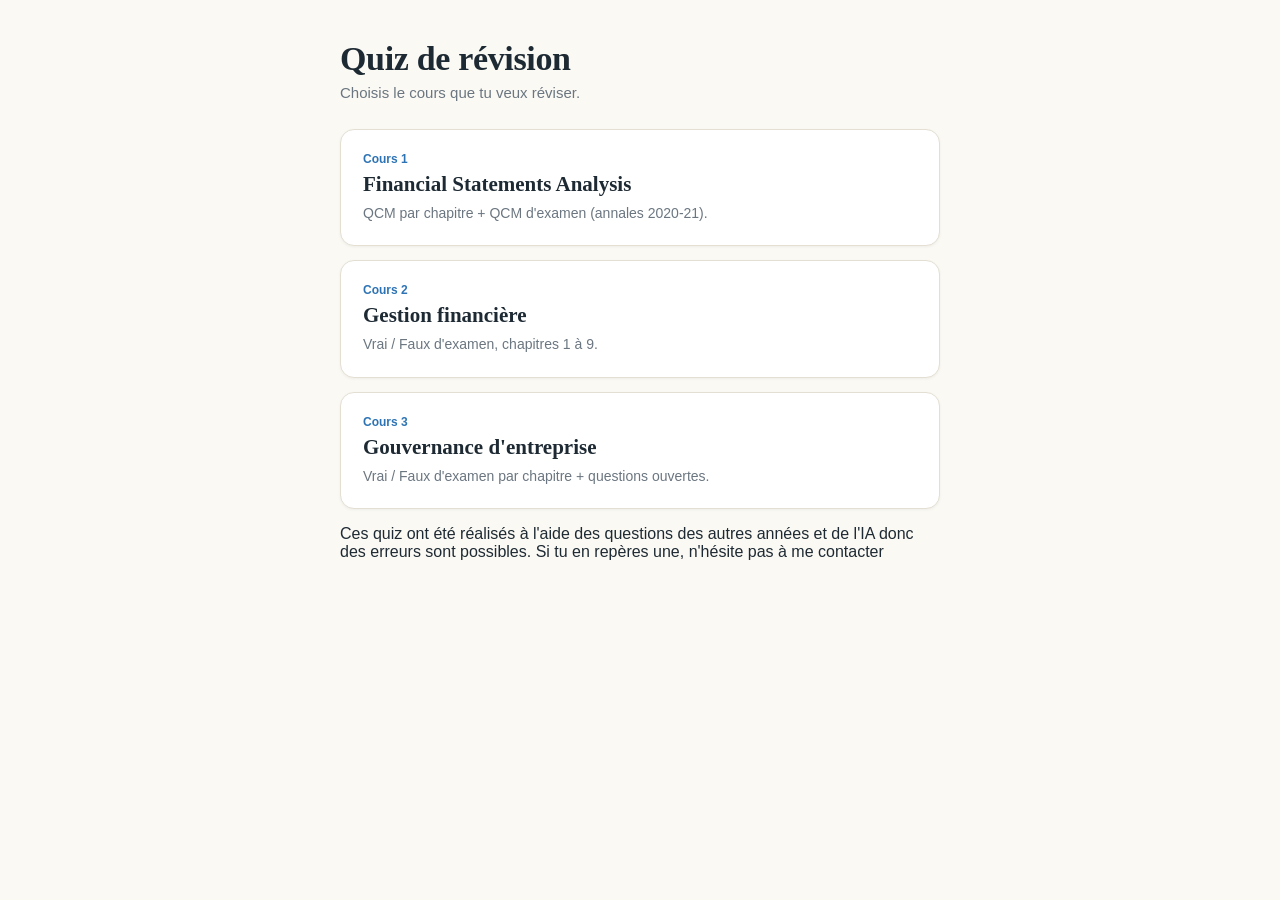
==== commit 48acf00d: "Update index.html" ====
--- a/index.html
+++ b/index.html
@@ -28,6 +28,8 @@
     <span class="course-title">Gouvernance d'entreprise</span>
     <span class="course-desc">Vrai / Faux d'examen par chapitre + questions ouvertes.</span>
   </a>
+    <p class="note">Ces quiz ont été réalisés à l'aide des questions des autres années et de l'IA donc des erreurs sont possibles. Si tu en repères une, n'hésite pas à me contacter
+
 </main>
 </body>
 </html>
